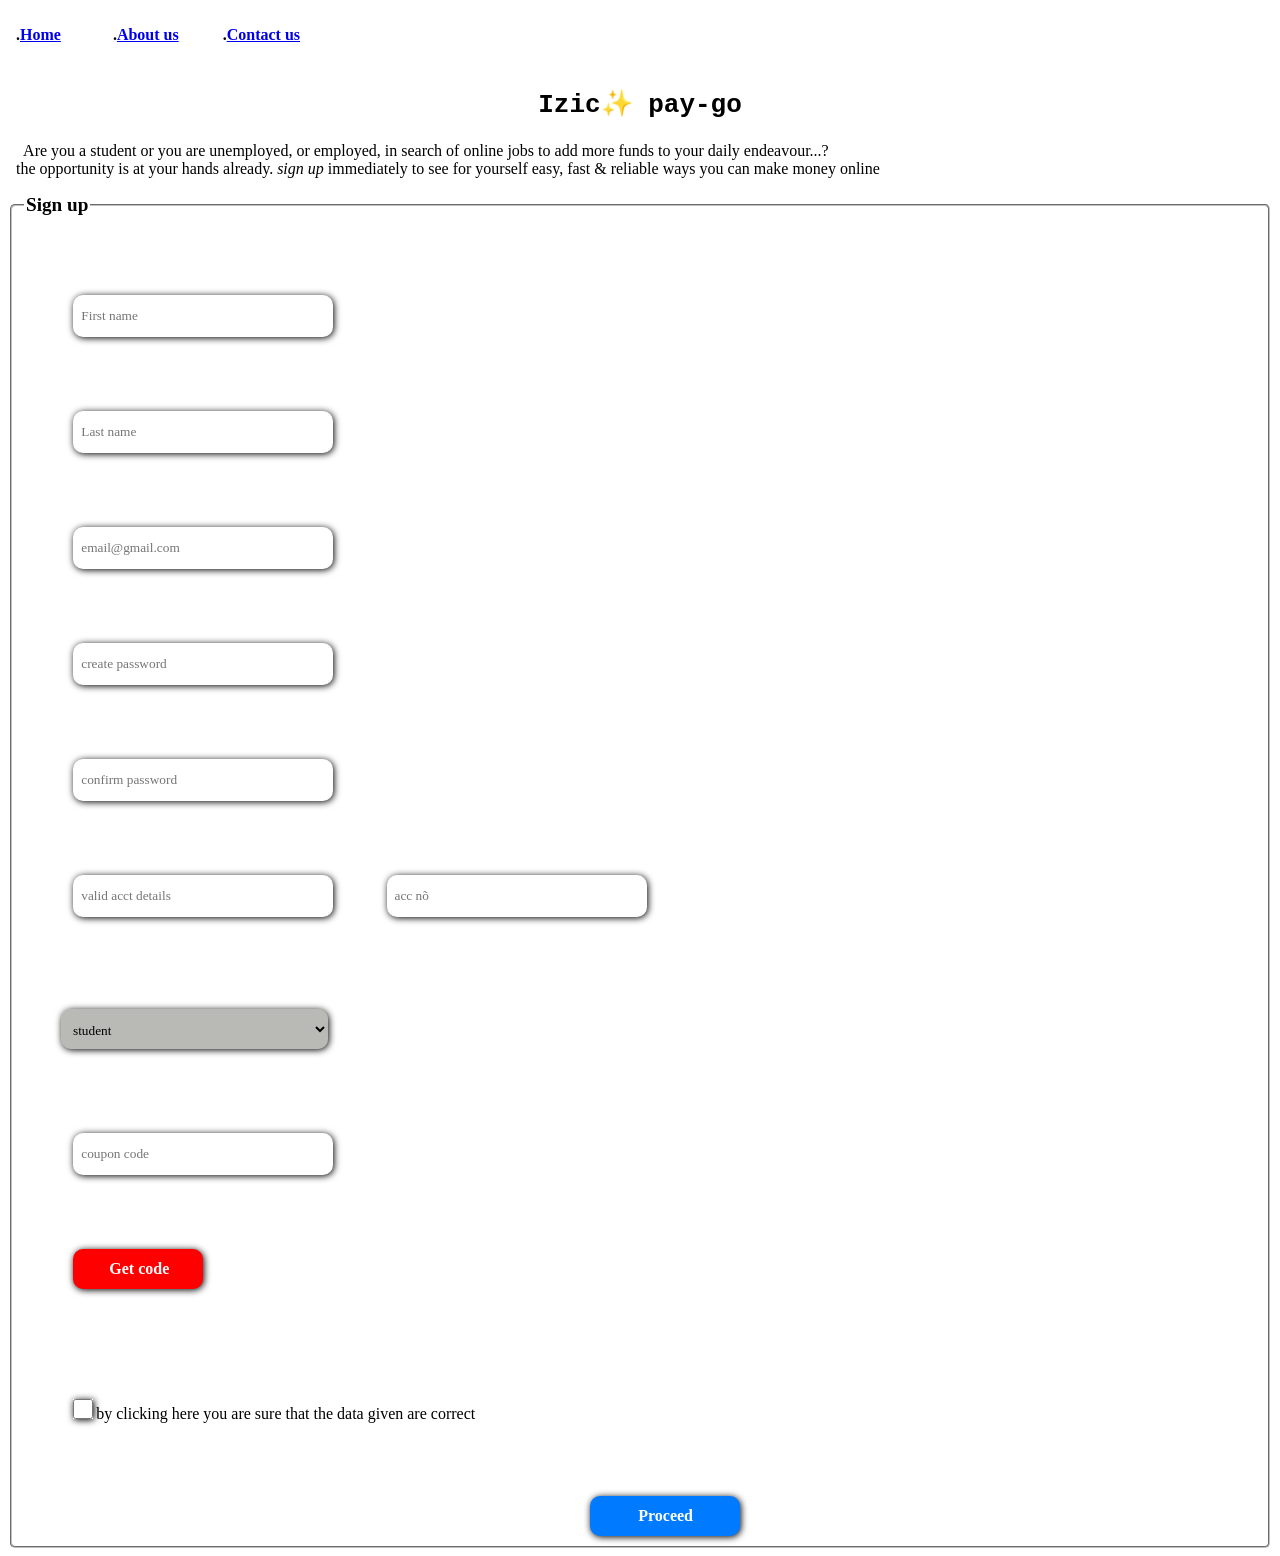
==== index.html @ 350840ff "Add files via upload" ====
<!DOCTYPE html>
<html lang="en">
<head>
    <meta charset="UTF-8">
    <meta name="viewport" content="width=device-width, initial-scale=1.0">
    <title>paying site</title>
    <link rel="stylesheet" href="style.css">
</head>
<body>
  <br> &nbsp
 <strong>.<a href="home.html">Home</a></strong>
 &nbsp &nbsp &nbsp &nbsp &nbsp &nbsp
      <strong>.<a href="about.html">About us</a></strong>
     &nbsp &nbsp &nbsp &nbsp &nbsp 
  <strong>.<a href="contact.html">Contact us</a></strong>
        <br><br>
     
   <center><h1><kbd>Izic✨ pay-go</kbd></h1></center>
    <p>
 &nbsp &nbsp Are you a student or you are unemployed,  or employed, in search of online jobs to add more funds to your daily endeavour...?
 <br>
&nbsp the opportunity is at your hands already. <em>sign up</em> immediately to see for yourself easy, fast & reliable ways you can make money online 
    </p>
    <fieldset>
     <legend><big><strong>Sign up</strong></big></legend>
     <form>
   <input type="text" placeholder="First name" required>
   <br>
   <input type="text" placeholder="Last name" required>
   <br>
   <input type="email" placeholder="email@gmail.com" required>
   <br>
   <input type="password" minlength="6" maxlength="8"  placeholder="create password" required>
   <br>
     <input type="password" minlength="6" maxlength="8"  placeholder="confirm password">
     <br> <input type="tel" maxlength="10" placeholder="valid acct details" required>
   <input type="text" placeholder="acc nõ" required>
   <br><br>
   <select>
<optgroup label="current state of occupation"></optgroup>
       <option>student</option>
       <option>Employed</option>
       <option>unemployed</option>
       <option>skill worker</option>
       <option>others...</option>
   </select>
   <br>
   <input type="tel" maxlength="6" id="coupen" placeholder ="coupon code" required>
   <br>
   <button id="get">Get code</button>
   <br>
  
   <br><br>
   <input type="checkbox" id="click">by clicking here you are sure that the data given are correct  
     <center>
                <button type="submit" class="button_1" id="submit-btn"><b>Proceed</b></button>
            </center>
   </form>
   </fieldset>
   
  
     <script src="script.js"></script>
</body>
</html>



<style>
input{
    width: 250px;
    height: 40px;
    border-radius: 10px;
    box-shadow: 1px 1px 7px black;
    border: none;
    margin-top: 6%;
    margin-left: 4%;
    padding-left: 8px;
    font-family: fantasy;
}

button{
    width: 150px;
    height: 40px;
    border-radius: 10px;
    box-shadow: 1px 1px 7px black;
    border: none;
    margin-top: 6%;
    margin-left: 4%;
    padding-left: 8px;
    font-family: fantasy;
    background-color: #007bff;
    color: #ffffff;
    font-size: 16px;
    font-weight: bold;
    text-align: center;
    cursor: pointer;
}

#get{
    width: 130px;
    height: 40px;
    border-radius: 10px;
    box-shadow: 1px 1px 7px black;
    border: none;
    margin-top: 6%;
    margin-left: 4%;
    padding-left: 8px;
    font-family: fantasy;
    background-color: #007bff;
    color: #ffffff;
    font-size: 16px;
    font-weight: bold;
    text-align: center;
    cursor: pointer;
  background-color: red; 
  transition: all 0.3s ease;
  animation: color-change 5s infinite;
}

@keyframes color-change {
  0% {
    background-color: red;
  }
  25% {
    background-color: yellow;
  }
  50% {
    background-color: green;
  }
  75% {
    background-color: white;
  }
  100% {
    background-color: cyan;
  }

}

  #click{
          width: 20px;
          height:20px;
          border-radius:10px;
          box-shadow:1px 1px 7px black;
          border: none;
          margin-top:6%;
          margin-left:4%;
          padding-left: 8px;
          font-family:fantasy;
     }
  select{
  background-color: #24271751;
  padding: 1em;
  margin-bottom: 10px;
  border-radius: 10px;
               height: 40px;
               width: 267px;
               border-radius:10px;
               box-shadow:1px 1px 7px black;
               border:none;
               margin-top:6%;
               margin-left:3%;
              padding-left:8px;
              font-family:fantasy;
}
     fieldset{
         border-radius: 5px;
   }
     
     p{
         font-family:  fantasy;
     }
</style>
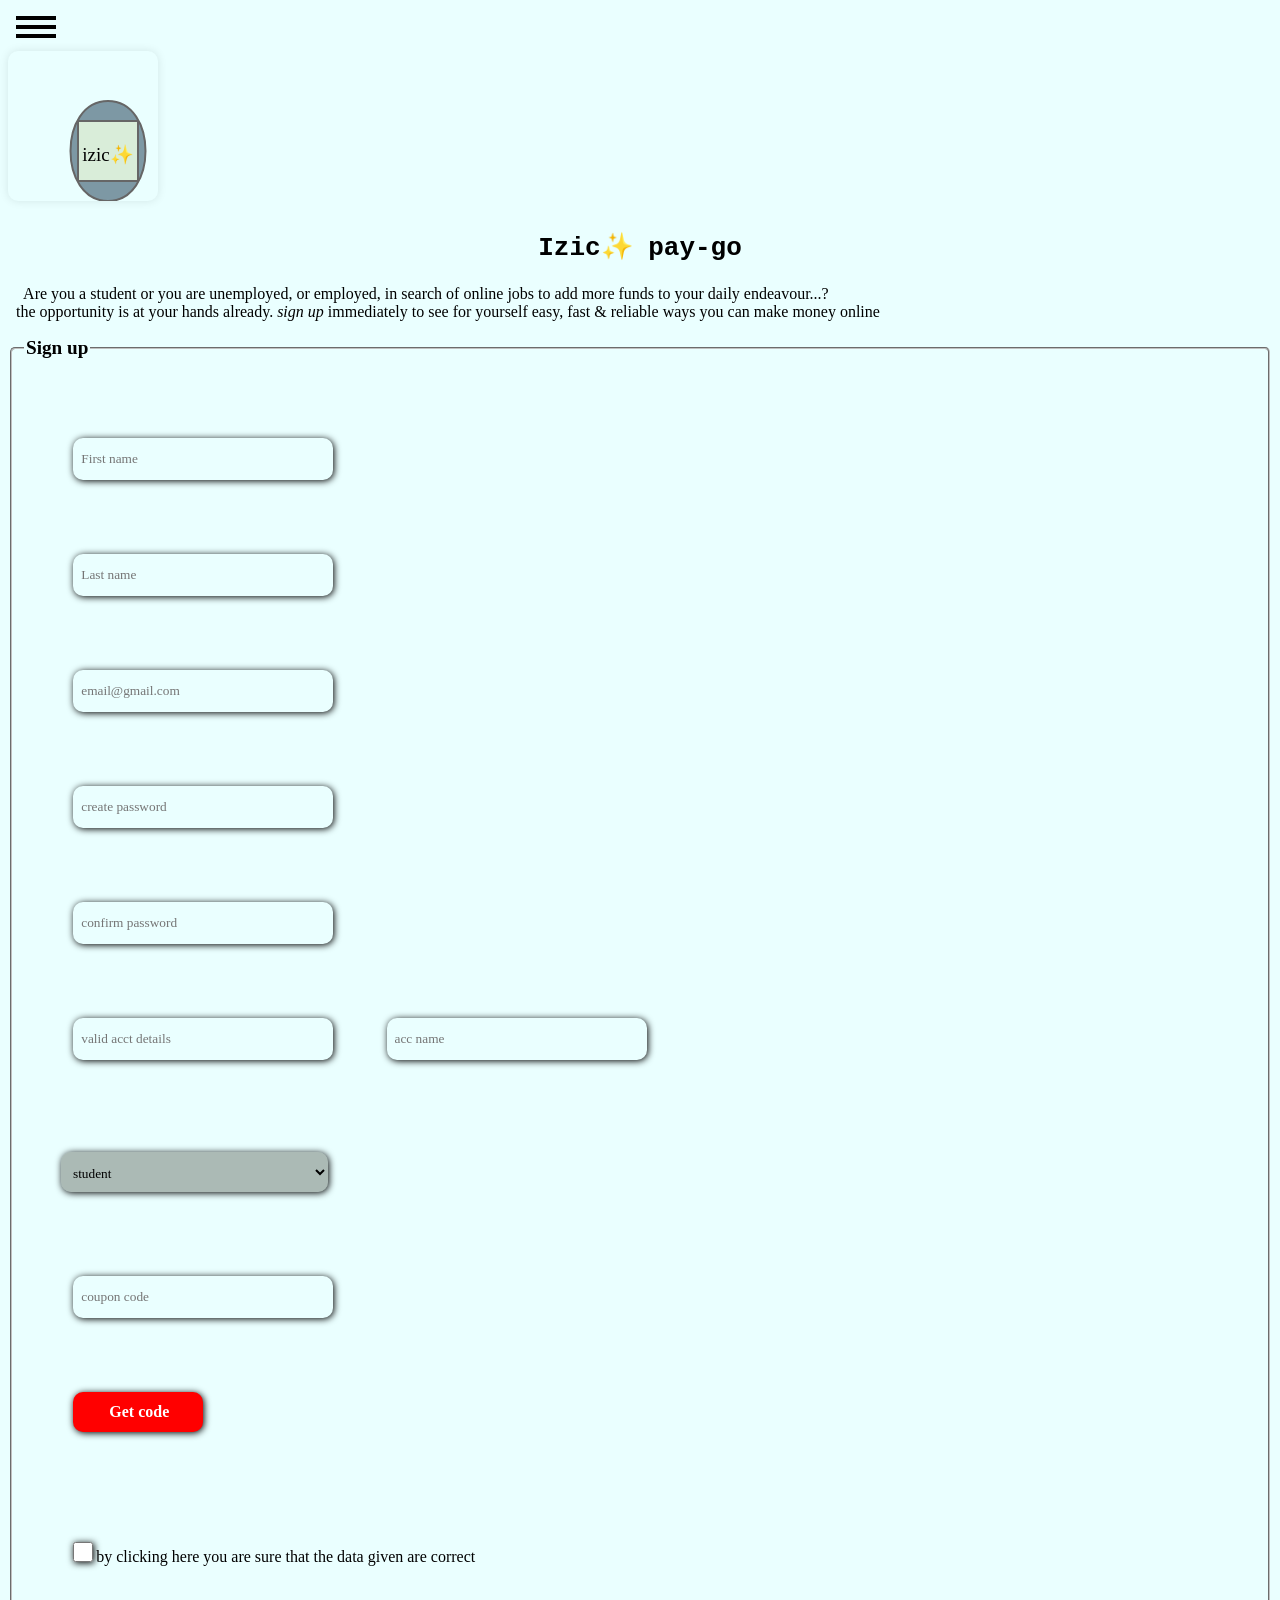
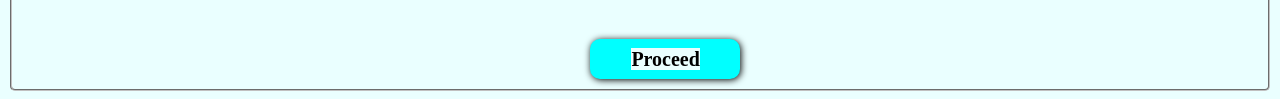
==== commit 094a5dcd: "Add files via upload" ====
--- a/index.html
+++ b/index.html
@@ -2,18 +2,35 @@
 <html lang="en">
 <head>
     <meta charset="UTF-8">
-    <meta name="viewport" content="width=device-width, initial-scale=1.0">
+    <meta name="viewport" content="width=device-width, initial-scale=1">
     <title>paying site</title>
     <link rel="stylesheet" href="style.css">
 </head>
 <body>
-  <br> &nbsp
- <strong>.<a href="home.html">Home</a></strong>
- &nbsp &nbsp &nbsp &nbsp &nbsp &nbsp
-      <strong>.<a href="about.html">About us</a></strong>
-     &nbsp &nbsp &nbsp &nbsp &nbsp 
-  <strong>.<a href="contact.html">Contact us</a></strong>
-        <br><br>
+    <nav>
+    <div class="hamburger-menu">
+      <span></span>
+      <span></span>
+      <span></span>
+    </div>
+    <ul>
+      <li><a href="home.html">Home</a></li>
+    <li><a href="about.html">About us</a></li>
+      <li><a href="contact.html">Contact</a></li>
+    </ul>
+  </nav>
+  
+  
+     <div class="logo">
+  <svg width="150" height="150">
+    <g>
+      <path d="M100,50 C50,50 50,150 100,150 C150,150 150,50 100,50" fill="#7893a0f3" />
+      <path d="M70,70 H130 V130 H70 L70,70" fill="#d9edd9" />
+      
+      <text x="100" y="110" font-size="19" text-anchor="middle" fill="">izic✨</text>
+    </g>
+  </svg>
+</div>
      
    <center><h1><kbd>Izic✨ pay-go</kbd></h1></center>
     <p>
@@ -34,7 +51,7 @@
    <br>
      <input type="password" minlength="6" maxlength="8"  placeholder="confirm password">
      <br> <input type="tel" maxlength="10" placeholder="valid acct details" required>
-   <input type="text" placeholder="acc nõ" required>
+   <input type="text" placeholder="acc name" required>
    <br><br>
    <select>
 <optgroup label="current state of occupation"></optgroup>
@@ -57,7 +74,6 @@
             </center>
    </form>
    </fieldset>
-   
   
      <script src="script.js"></script>
 </body>
@@ -66,6 +82,60 @@
 
 
 <style>
+     nav{
+  background-color: none;
+  color: #fff;
+  padding: 0.5em;
+  margin: 0;
+  display: grid;
+  justify-content: space-between;
+  align-items: center;
+ 
+}
+
+.hamburger-menu{
+  cursor: pointer;
+}
+
+.hamburger-menu span{
+  display: block;
+  width: 40px;
+  height: 4px;
+  background-color: black;
+  margin-bottom: 5px;
+}
+
+ul{
+  list-style: none;
+  margin: 0;
+  padding: 0;
+  display: none;
+}
+
+li{
+  margin-bottom: 10px;
+}
+
+ a{
+  color: #46555ddd;
+  text-decoration: none;
+} 
+.show{
+  display: block !important;
+} 
+    .logo svg {
+  border-radius: 10px;
+  box-shadow: 0 0 10px rgba(0,0,0,0.1);
+}
+
+.logo path {
+  stroke: #666;
+  stroke-width: 2;
+}
+
+.logo text {
+  font-family: fantasy;
+  }
 input{
     width: 250px;
     height: 40px;
@@ -88,9 +158,9 @@
     margin-left: 4%;
     padding-left: 8px;
     font-family: fantasy;
-    background-color: #007bff;
-    color: #ffffff;
-    font-size: 16px;
+    background-color: cyan;
+    color: black;
+    font-size: 20px;
     font-weight: bold;
     text-align: center;
     cursor: pointer;
@@ -165,8 +235,22 @@
      fieldset{
          border-radius: 5px;
    }
-     
+    
      p{
          font-family:  fantasy;
      }
-</style>+       *{
+           background-color: #eaffff;
+       }
+</style>
+
+
+
+<script>
+    const hamburgerMenu= document.querySelector('.hamburger-menu');
+const navMenu = document.querySelector('ul');
+
+hamburgerMenu.addEventListener('click', () => {
+  navMenu.classList.toggle('show');
+}); 
+</script>
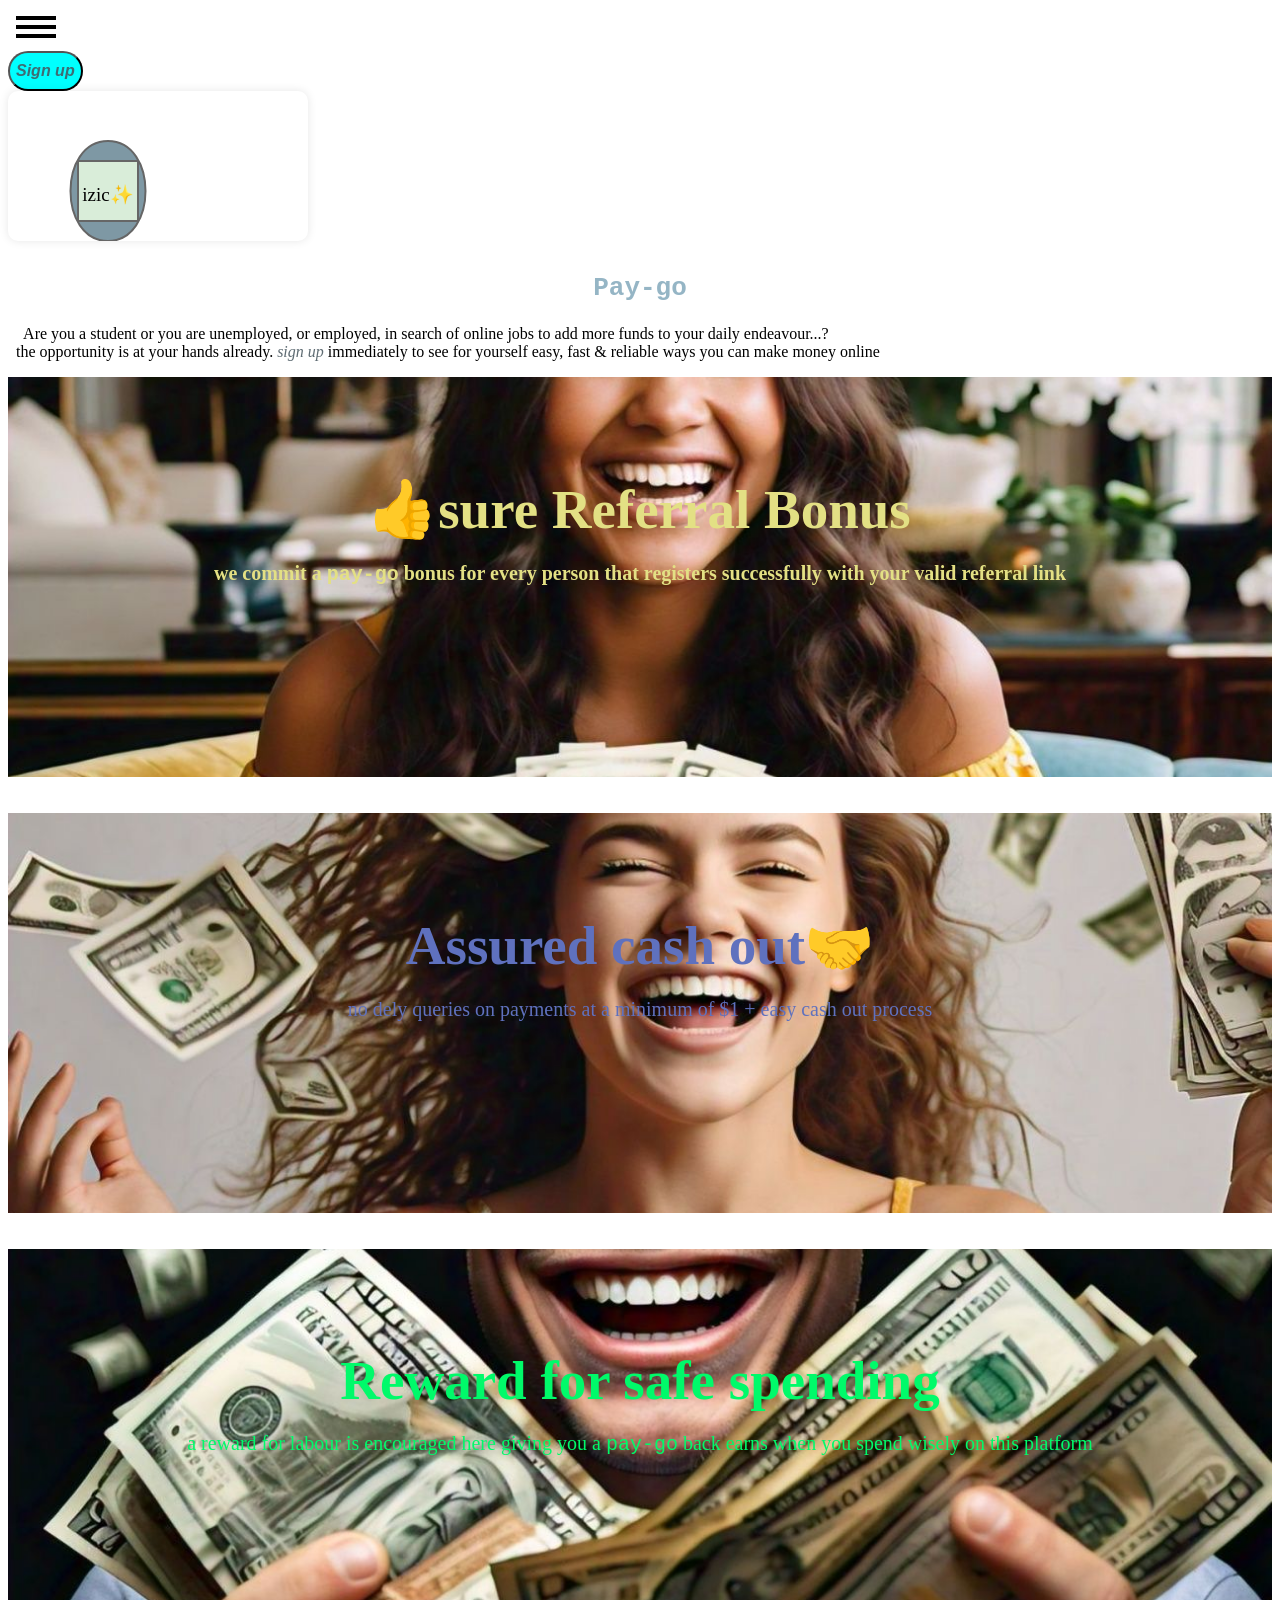
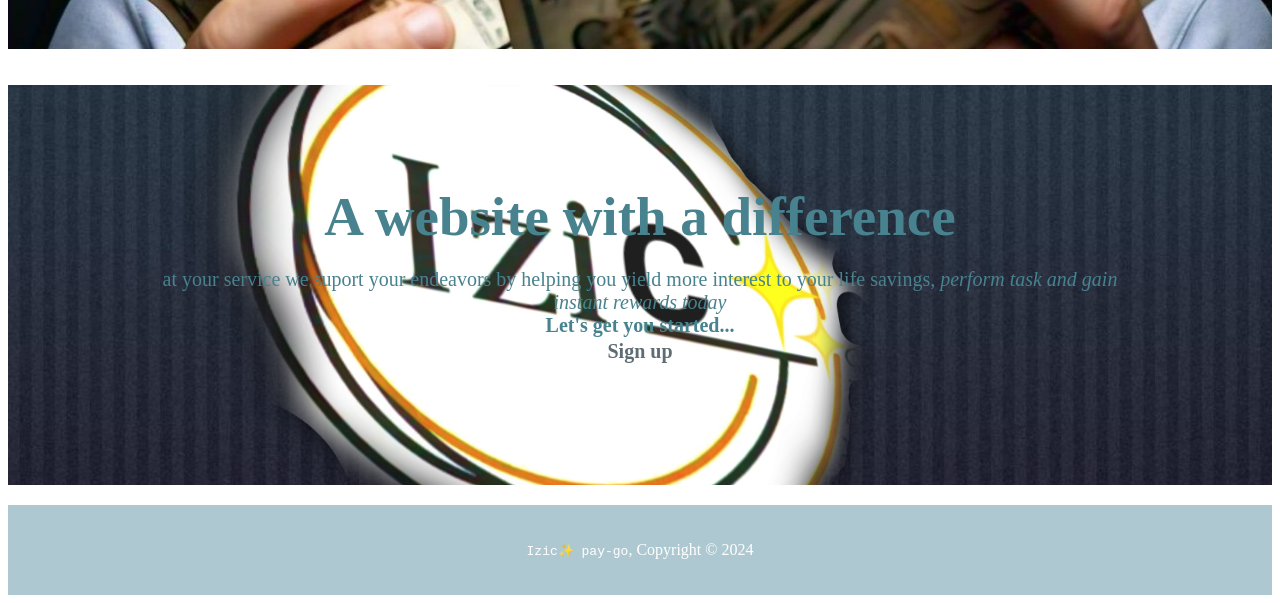
==== commit 4b50704a: "Add files via upload" ====
--- a/index.html
+++ b/index.html
@@ -14,15 +14,17 @@
       <span></span>
     </div>
     <ul>
+    <big><b><kbd><li><a href="#">Izic✨ pay-go</a></li></kbd></b></big>
       <li><a href="home.html">Home</a></li>
     <li><a href="about.html">About us</a></li>
-      <li><a href="contact.html">Contact</a></li>
+   <li><a href="contact.html">Contact</a></li>
     </ul>
   </nav>
-  
+
+ <button><big><b><em><a href="singup.html">Sign up</a></em></b></big></button>
   
      <div class="logo">
-  <svg width="150" height="150">
+  <svg width="300" height="150">
     <g>
       <path d="M100,50 C50,50 50,150 100,150 C150,150 150,50 100,50" fill="#7893a0f3" />
       <path d="M70,70 H130 V130 H70 L70,70" fill="#d9edd9" />
@@ -31,50 +33,46 @@
     </g>
   </svg>
 </div>
-     
-   <center><h1><kbd>Izic✨ pay-go</kbd></h1></center>
+   <center><h1 id="hd"><b><kbd>Pay-go</kbd></b></h1></center>
+   
     <p>
+       
  &nbsp &nbsp Are you a student or you are unemployed,  or employed, in search of online jobs to add more funds to your daily endeavour...?
  <br>
-&nbsp the opportunity is at your hands already. <em>sign up</em> immediately to see for yourself easy, fast & reliable ways you can make money online 
-    </p>
-    <fieldset>
-     <legend><big><strong>Sign up</strong></big></legend>
-     <form>
-   <input type="text" placeholder="First name" required>
-   <br>
-   <input type="text" placeholder="Last name" required>
-   <br>
-   <input type="email" placeholder="email@gmail.com" required>
-   <br>
-   <input type="password" minlength="6" maxlength="8"  placeholder="create password" required>
-   <br>
-     <input type="password" minlength="6" maxlength="8"  placeholder="confirm password">
-     <br> <input type="tel" maxlength="10" placeholder="valid acct details" required>
-   <input type="text" placeholder="acc name" required>
-   <br><br>
-   <select>
-<optgroup label="current state of occupation"></optgroup>
-       <option>student</option>
-       <option>Employed</option>
-       <option>unemployed</option>
-       <option>skill worker</option>
-       <option>others...</option>
-   </select>
-   <br>
-   <input type="tel" maxlength="6" id="coupen" placeholder ="coupon code" required>
-   <br>
-   <button id="get">Get code</button>
-   <br>
-  
-   <br><br>
-   <input type="checkbox" id="click">by clicking here you are sure that the data given are correct  
-     <center>
-                <button type="submit" class="button_1" id="submit-btn"><b>Proceed</b></button>
-            </center>
-   </form>
-   </fieldset>
-  
+&nbsp the opportunity is at your hands already. <em><a href="singup.html">sign up</a></em> immediately to see for yourself easy, fast & reliable ways you can make money online 
+</p><section id="money">
+      <div class="container">
+   <h1>👍sure Referral Bonus </h1>
+        <b><p>we commit a <kbd>pay-go</kbd> bonus for every person that registers successfully with your valid referral link</p></b>
+      </div>
+    </section>
+    <br><br>
+ <section id="cash">
+      <div class="container">
+   <h1>Assured cash out🤝 </h1>
+        <p>no dely queries on payments at a minimum of $1 + easy cash out process</p>
+      </div>
+    </section>
+    <br><br>
+    <section id="spend">
+      <div class="container">
+   <h1>Reward for safe spending</h1>
+        <p>a reward for labour is encouraged here giving you  a <kbd>pay-go</kbd> back earns when you spend wisely on this platform</p>
+      </div>
+    </section>
+ 
+    <br><br>
+ <section id="showcase">
+      <div class="container">
+   <h1>A website with a difference  </h1>
+        <p>at your service we suport your endeavors by helping you  yield more interest to your life savings, <em>perform task and gain instant rewards today</em> 
+        <br> <strong>Let's get you started...<br><a href="singup.html">Sign up</a><big></big></strong></p>
+      </div>
+    </section> 
+    
+  <footer>
+      <p><kbd>Izic✨ pay-go</kbd>, Copyright &copy; 2024</p>
+    </footer>
      <script src="script.js"></script>
 </body>
 </html>
@@ -82,6 +80,9 @@
 
 
 <style>
+    #hd{
+        color: #93b4c4fa;
+    }
      nav{
   background-color: none;
   color: #fff;
@@ -136,121 +137,113 @@
 .logo text {
   font-family: fantasy;
   }
-input{
-    width: 250px;
-    height: 40px;
-    border-radius: 10px;
-    box-shadow: 1px 1px 7px black;
-    border: none;
-    margin-top: 6%;
-    margin-left: 4%;
-    padding-left: 8px;
-    font-family: fantasy;
-}
-
-button{
-    width: 150px;
-    height: 40px;
-    border-radius: 10px;
-    box-shadow: 1px 1px 7px black;
-    border: none;
-    margin-top: 6%;
-    margin-left: 4%;
-    padding-left: 8px;
-    font-family: fantasy;
-    background-color: cyan;
-    color: black;
-    font-size: 20px;
-    font-weight: bold;
-    text-align: center;
-    cursor: pointer;
-}
-
-#get{
-    width: 130px;
-    height: 40px;
-    border-radius: 10px;
-    box-shadow: 1px 1px 7px black;
-    border: none;
-    margin-top: 6%;
-    margin-left: 4%;
-    padding-left: 8px;
-    font-family: fantasy;
-    background-color: #007bff;
-    color: #ffffff;
-    font-size: 16px;
-    font-weight: bold;
-    text-align: center;
-    cursor: pointer;
-  background-color: red; 
-  transition: all 0.3s ease;
-  animation: color-change 5s infinite;
-}
-
-@keyframes color-change {
-  0% {
-    background-color: red;
-  }
-  25% {
-    background-color: yellow;
-  }
-  50% {
-    background-color: green;
-  }
-  75% {
-    background-color: white;
-  }
-  100% {
-    background-color: cyan;
-  }
-
-}
-
-  #click{
-          width: 20px;
-          height:20px;
-          border-radius:10px;
-          box-shadow:1px 1px 7px black;
-          border: none;
-          margin-top:6%;
-          margin-left:4%;
-          padding-left: 8px;
-          font-family:fantasy;
-     }
-  select{
-  background-color: #24271751;
-  padding: 1em;
-  margin-bottom: 10px;
-  border-radius: 10px;
-               height: 40px;
-               width: 267px;
-               border-radius:10px;
-               box-shadow:1px 1px 7px black;
-               border:none;
-               margin-top:6%;
-               margin-left:3%;
-              padding-left:8px;
-              font-family:fantasy;
-}
-     fieldset{
-         border-radius: 5px;
-   }
-    
-     p{
+    p{
          font-family:  fantasy;
      }
-       *{
-           background-color: #eaffff;
-       }
+     .container{
+  width:80%;
+  margin:auto;
+  overflow:hidden;
+}
+#showcase{
+  min-height: 400px;
+  background:url('20240911_070221.jpg') no-repeat;
+  background-position: center;
+  background-size: cover;
+  text-align: center;
+  color: #47828e;
+}
+
+#showcase h1{
+  margin-top:100px;
+  font-size:55px;
+  margin-bottom:10px;
+}
+
+#showcase p{
+  font-size:20px;
+}
+/*1*/
+#money{
+  min-height:400px;
+  background:url('IMG-20240914-WA0005.jpg') no-repeat;
+  background-position: center;
+  background-size: cover;
+  text-align:center;
+  color: #e3e084;
+}
+
+#money h1{
+  margin-top:100px;
+  font-size:55px; 
+  margin-bottom:10px;
+}
+
+#money p{
+  font-size:20px;
+}
+
+/*2*/
+#cash{
+  min-height:400px;
+  background:url('IMG-20240914-WA0009.jpg') no-repeat;
+  background-position: center;
+  background-size: cover;
+  text-align:center;
+  color: #5f71be;
+}
+
+#cash h1{
+  margin-top:100px;
+  font-size:55px;
+  margin-bottom:10px;
+}
+
+#cash p{
+  font-size:20px;
+}
+/*3*/
+   #spend{
+  min-height:400px;
+  background:url('IMG-20240914-WA0006.jpg') no-repeat;
+  background-position: center;
+  background-size: cover;
+  text-align:center;
+  color: #00fa6a;
+}
+
+#spend h1{
+  margin-top:100px;
+  font-size:55px;
+  margin-bottom:10px;
+}
+
+#spend p{
+  font-size:20px;
+}
+footer{
+  padding:20px;
+  margin-top:20px;
+  color:#ffffff;
+  background-color: #aec8d1;
+  text-align: center;
+}
+button{
+    border-radius: 20px;
+    min-height: 40px;
+    background-color: cyan;
+    
+}
 </style>
 
 
 
 <script>
     const hamburgerMenu= document.querySelector('.hamburger-menu');
-const navMenu = document.querySelector('ul');
-
+const navMenu = document.querySelector('ul'); 
 hamburgerMenu.addEventListener('click', () => {
   navMenu.classList.toggle('show');
 }); 
+ 
+ 
 </script>
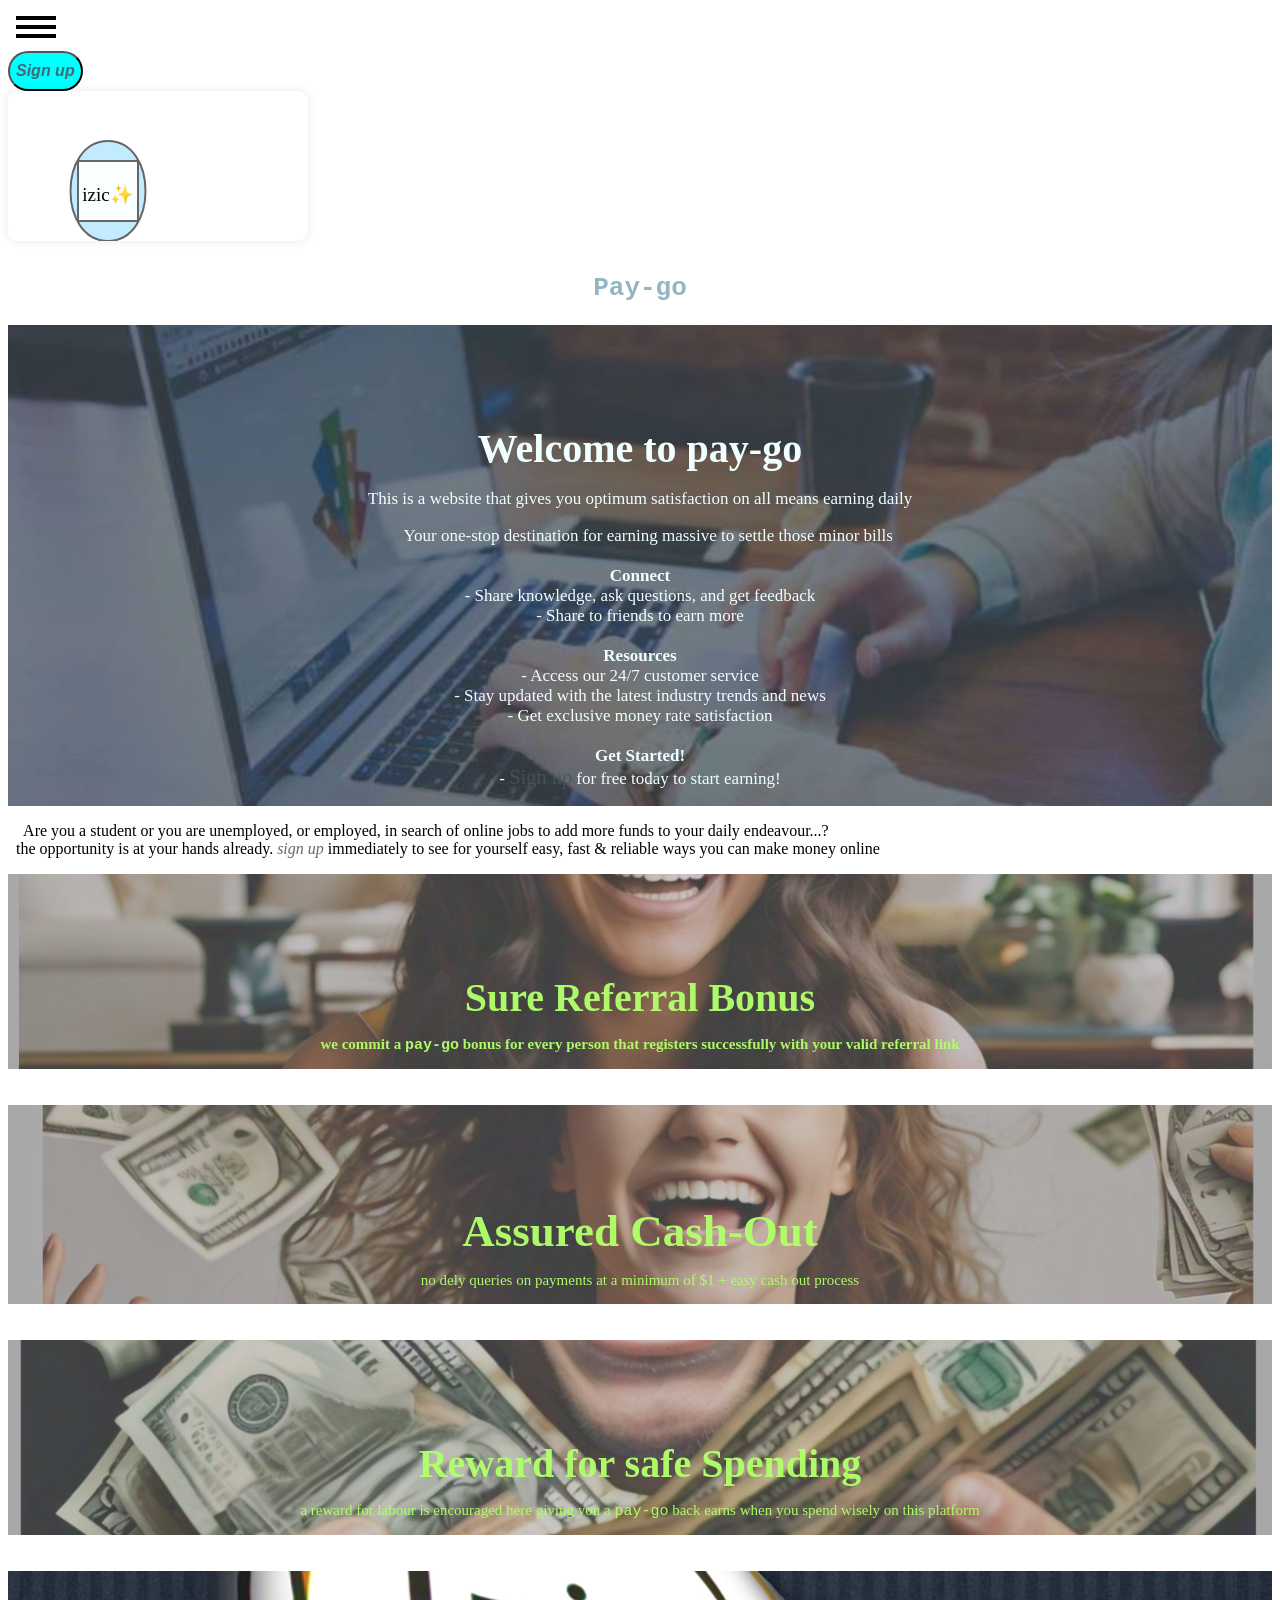
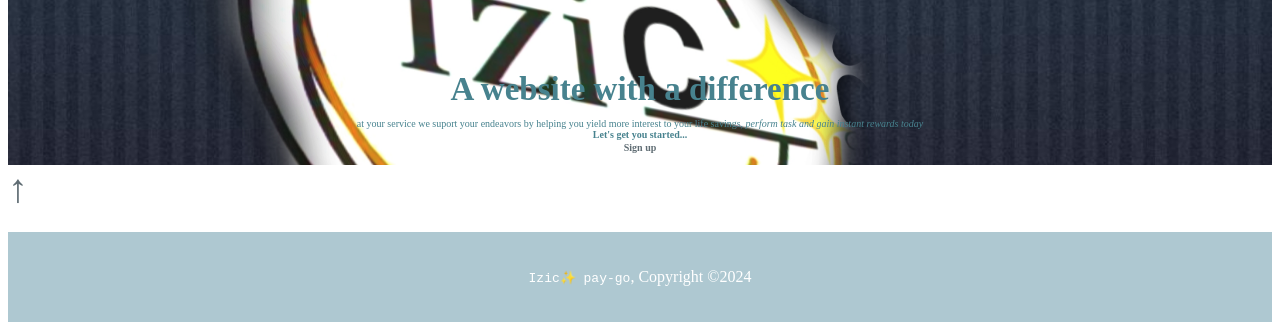
==== commit c06d8683: "Add files via upload" ====
--- a/index.html
+++ b/index.html
@@ -3,8 +3,10 @@
 <head>
     <meta charset="UTF-8">
     <meta name="viewport" content="width=device-width, initial-scale=1">
+    <meta name="google-site-verification" content="SHSQxCmabvg7yQCI1rWqo27weqImZNArSbCJm6W814w" />
     <title>paying site</title>
     <link rel="stylesheet" href="style.css">
+    <link rel="icon" href="izic.jpg">
 </head>
 <body>
     <nav>
@@ -15,19 +17,18 @@
     </div>
     <ul>
     <big><b><kbd><li><a href="#">Izic✨ pay-go</a></li></kbd></b></big>
-      <li><a href="home.html">Home</a></li>
-    <li><a href="about.html">About us</a></li>
+    <li><a href="about.html">About</a></li>
    <li><a href="contact.html">Contact</a></li>
     </ul>
   </nav>
 
- <button><big><b><em><a href="singup.html">Sign up</a></em></b></big></button>
-  
+ <button><big><b><em><a href="singup.html">Sign up</a></em></b></big></button> 
+ 
      <div class="logo">
   <svg width="300" height="150">
     <g>
-      <path d="M100,50 C50,50 50,150 100,150 C150,150 150,50 100,50" fill="#7893a0f3" />
-      <path d="M70,70 H130 V130 H70 L70,70" fill="#d9edd9" />
+     <path d="M100,50 C50,50 50,150 100,150 C150,150 150,50 100,50" fill="#bfeaffed" /> 
+       <path d="M70,70 H130 V130 H70 L70,70" fill="#ffffffed" /> 
       
       <text x="100" y="110" font-size="19" text-anchor="middle" fill="">izic✨</text>
     </g>
@@ -35,28 +36,58 @@
 </div>
    <center><h1 id="hd"><b><kbd>Pay-go</kbd></b></h1></center>
    
+   
+    <main>
+        <section id="showcase1">
+      <div class="container">
+    <h1>Welcome to pay-go</h1>
+      <p>This is a website that gives you optimum satisfaction on all  means earning daily 
+      </p>
+      <p>
+&nbsp &nbsp Your one-stop destination for earning massive to settle those minor bills 
+<br><br>
+<b>Connect</b>
+<br>
+- Share knowledge, ask questions, and get feedback<br>
+- Share to friends to earn more 
+<br><br>
+<b>Resources</b>
+<br>
+- Access our 24/7 customer service <br>
+- Stay updated with the latest industry trends and news<br>
+- Get exclusive money rate satisfaction 
+<br><br>
+<b>Get Started!</b>
+<br>
+- <big><a href="singup.html">Sign up</a></big> for free today to start earning!<br>
+      </p>
+      </div>
+    </section> 
+       </main>
+       
+       
     <p>
-       
  &nbsp &nbsp Are you a student or you are unemployed,  or employed, in search of online jobs to add more funds to your daily endeavour...?
  <br>
 &nbsp the opportunity is at your hands already. <em><a href="singup.html">sign up</a></em> immediately to see for yourself easy, fast & reliable ways you can make money online 
-</p><section id="money">
-      <div class="container">
-   <h1>👍sure Referral Bonus </h1>
+</p>
+<section id="money">
+      <div class="container">
+   <h1> Sure Referral Bonus</h1>
         <b><p>we commit a <kbd>pay-go</kbd> bonus for every person that registers successfully with your valid referral link</p></b>
       </div>
     </section>
     <br><br>
  <section id="cash">
       <div class="container">
-   <h1>Assured cash out🤝 </h1>
+   <h1>Assured Cash-Out</h1>
         <p>no dely queries on payments at a minimum of $1 + easy cash out process</p>
       </div>
     </section>
     <br><br>
     <section id="spend">
       <div class="container">
-   <h1>Reward for safe spending</h1>
+   <h1>Reward for safe Spending</h1>
         <p>a reward for labour is encouraged here giving you  a <kbd>pay-go</kbd> back earns when you spend wisely on this platform</p>
       </div>
     </section>
@@ -66,12 +97,13 @@
       <div class="container">
    <h1>A website with a difference  </h1>
         <p>at your service we suport your endeavors by helping you  yield more interest to your life savings, <em>perform task and gain instant rewards today</em> 
-        <br> <strong>Let's get you started...<br><a href="singup.html">Sign up</a><big></big></strong></p>
+        <br> <strong>Let's get you started...<br> <a href="singup.html">Sign up</a><big></big></strong></p>
       </div>
     </section> 
+     <big><a id="up" href="#">↑</a></big>
     
   <footer>
-      <p><kbd>Izic✨ pay-go</kbd>, Copyright &copy; 2024</p>
+      <p><kbd>Izic✨ pay-go</kbd>, Copyright &copy;2024</p>
     </footer>
      <script src="script.js"></script>
 </body>
@@ -80,11 +112,28 @@
 
 
 <style>
+#showcase1{
+  min-height: 300px;
+  background:url('showcase.jpg') no-repeat;
+  background-position: center;
+  background-size: cover;
+  text-align: center;
+  color: azure;
+}
+#showcase1 h1{
+  margin-top:100px;
+  font-size: 40px;
+  margin-bottom:10px;
+}
+#showcase1 p{
+  font-size: 17px;
+}
+
+   
     #hd{
         color: #93b4c4fa;
     }
      nav{
-  background-color: none;
   color: #fff;
   padding: 0.5em;
   margin: 0;
@@ -146,8 +195,8 @@
   overflow:hidden;
 }
 #showcase{
-  min-height: 400px;
-  background:url('20240911_070221.jpg') no-repeat;
+  min-height: 100px;
+  background:url('izic.jpg') no-repeat;
   background-position: center;
   background-size: cover;
   text-align: center;
@@ -156,70 +205,70 @@
 
 #showcase h1{
   margin-top:100px;
-  font-size:55px;
+  font-size: 33px;
   margin-bottom:10px;
 }
 
 #showcase p{
-  font-size:20px;
+  font-size: 10px;
 }
 /*1*/
 #money{
-  min-height:400px;
-  background:url('IMG-20240914-WA0005.jpg') no-repeat;
+  min-height: 100px;
+  background:url('money.jpg') no-repeat;
   background-position: center;
   background-size: cover;
   text-align:center;
-  color: #e3e084;
+  color: #afff6af7;
 }
 
 #money h1{
   margin-top:100px;
-  font-size:55px; 
+  font-size: 40px; 
   margin-bottom:10px;
 }
 
 #money p{
-  font-size:20px;
+  font-size:15px;
 }
 
 /*2*/
 #cash{
-  min-height:400px;
-  background:url('IMG-20240914-WA0009.jpg') no-repeat;
+  min-height:100px;
+  background:url('cash.jpg') no-repeat;
   background-position: center;
   background-size: cover;
   text-align:center;
-  color: #5f71be;
+  color: #afff6af7;
 }
 
 #cash h1{
   margin-top:100px;
-  font-size:55px;
+  font-size: 45px;
   margin-bottom:10px;
 }
 
 #cash p{
-  font-size:20px;
+  font-size: 15px;
 }
 /*3*/
    #spend{
-  min-height:400px;
-  background:url('IMG-20240914-WA0006.jpg') no-repeat;
+  min-height: 100px;
+  background:url('spend.jpg') no-repeat;
   background-position: center;
   background-size: cover;
   text-align:center;
-  color: #00fa6a;
+  color: #afff6af7;
 }
 
 #spend h1{
   margin-top:100px;
-  font-size:55px;
+  font-size: 40px;
   margin-bottom:10px;
 }
 
 #spend p{
-  font-size:20px;
+  font-size: 15px;
 }
 footer{
   padding:20px;
@@ -234,6 +283,11 @@
     background-color: cyan;
     
 }
+  
+     #up{
+         font-size: 40px;
+         justify-content: flex-end;
+     }
 </style>
 
 
@@ -246,4 +300,4 @@
 }); 
  
  
-</script>+</script>
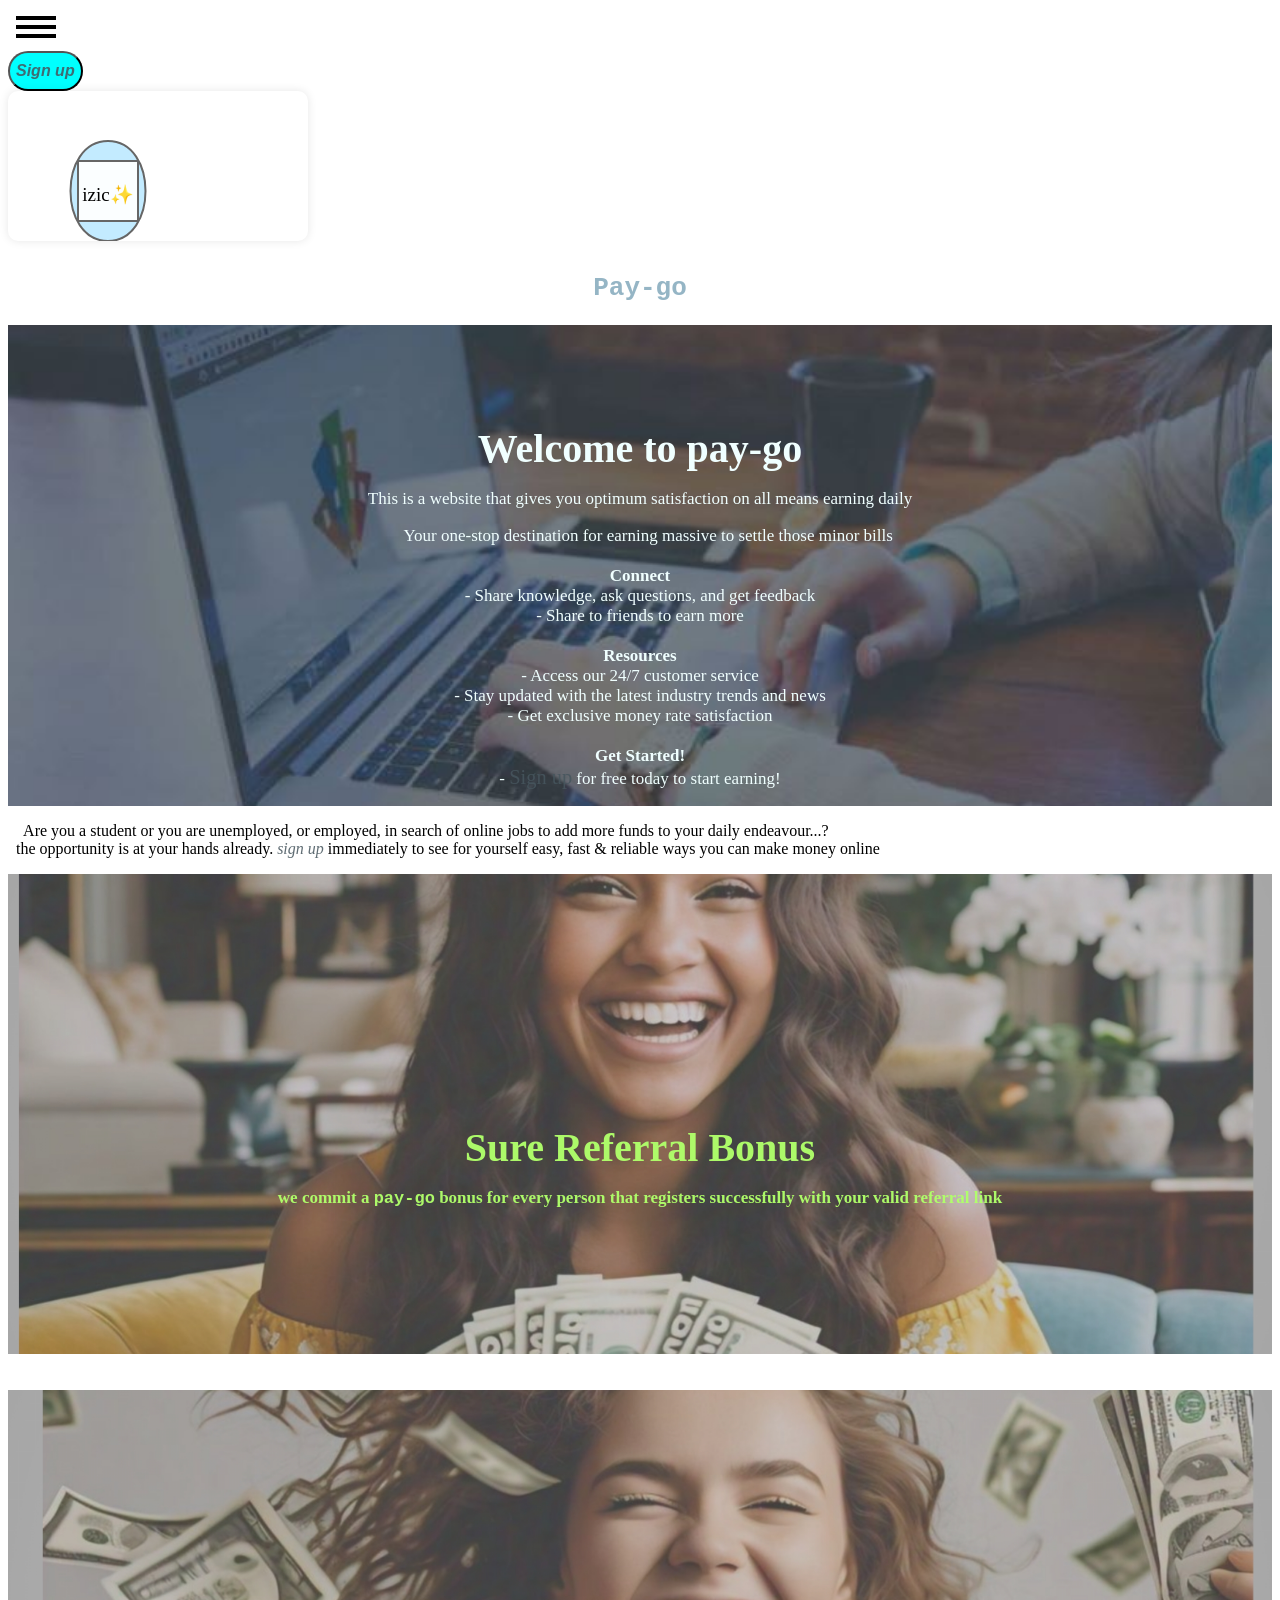
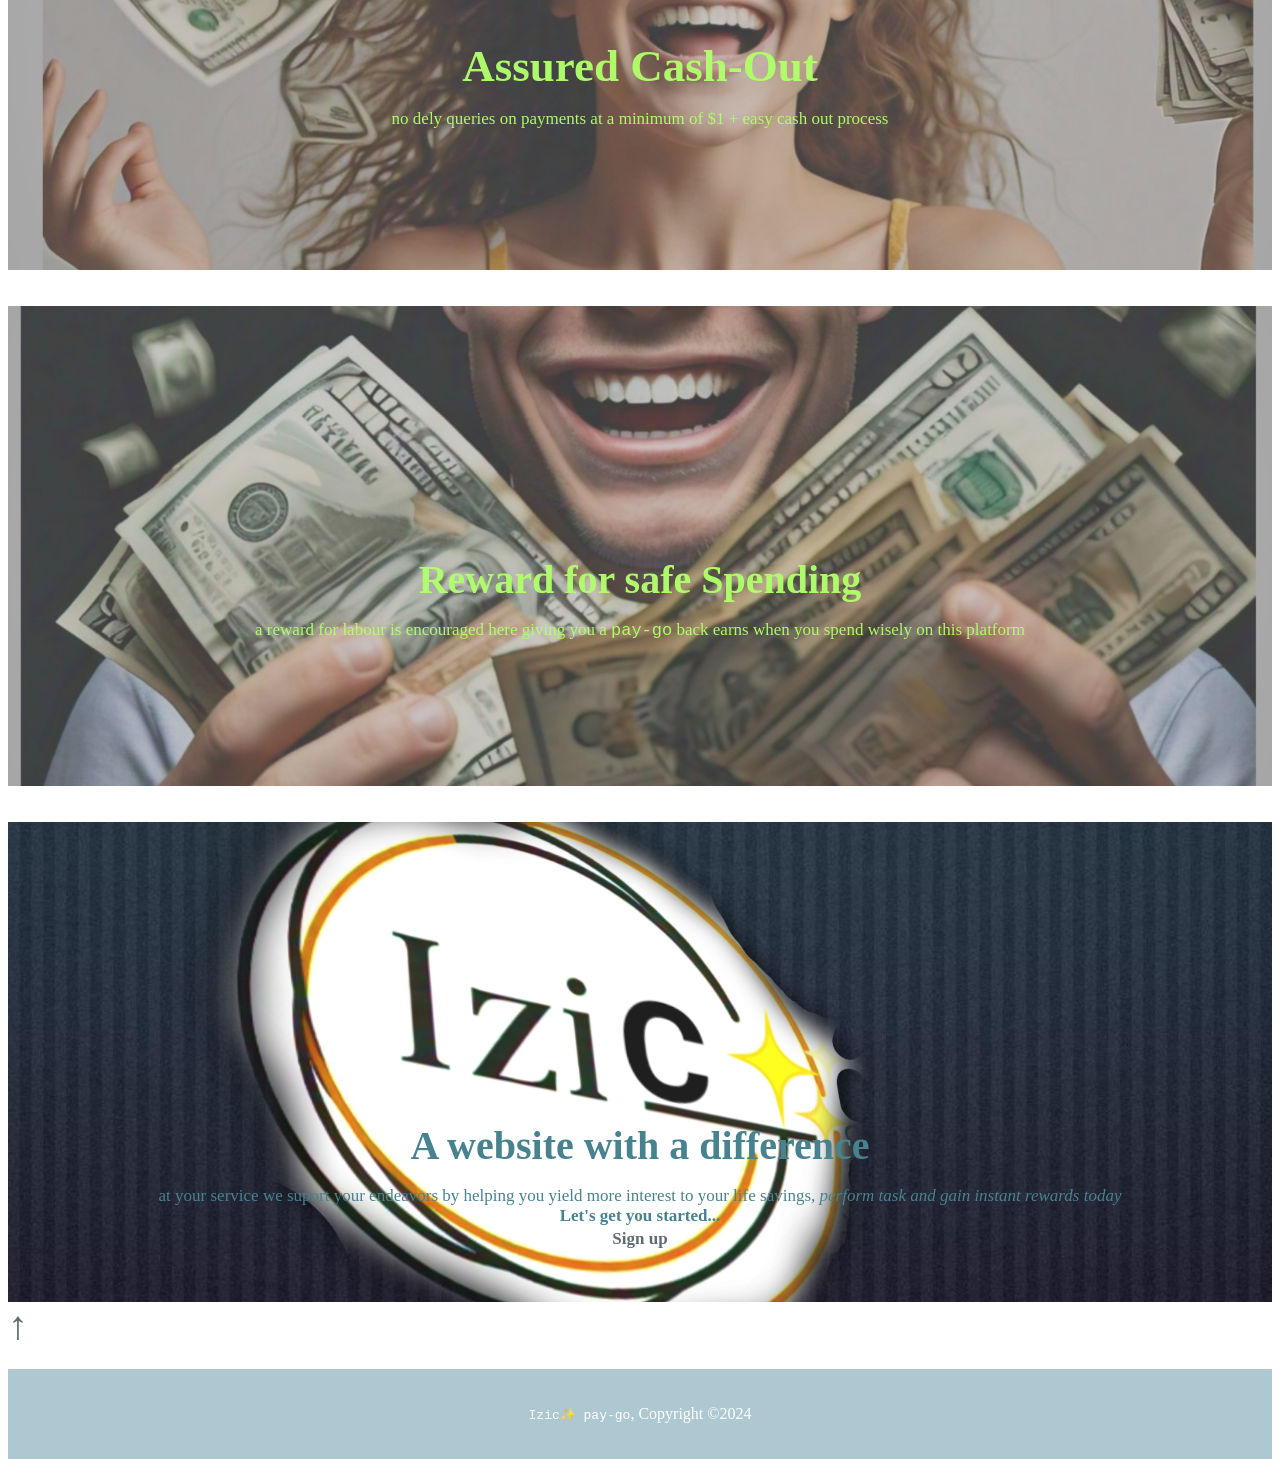
==== commit 3151341c: "Add files via upload" ====
--- a/index.html
+++ b/index.html
@@ -195,7 +195,7 @@
   overflow:hidden;
 }
 #showcase{
-  min-height: 100px;
+  min-height: 30em;
   background:url('izic.jpg') no-repeat;
   background-position: center;
   background-size: cover;
@@ -204,17 +204,17 @@
 }
 
 #showcase h1{
-  margin-top:100px;
-  font-size: 33px;
-  margin-bottom:10px;
+  margin-top: 300px;
+  font-size: 40px;
+  margin-bottom: 5px;
 }
 
 #showcase p{
-  font-size: 10px;
+  font-size: 17px;
 }
 /*1*/
 #money{
-  min-height: 100px;
+  min-height: 30em;
   background:url('money.jpg') no-repeat;
   background-position: center;
   background-size: cover;
@@ -223,18 +223,18 @@
 }
 
 #money h1{
-  margin-top:100px;
+  margin-top: 250px;
   font-size: 40px; 
-  margin-bottom:10px;
+  margin-bottom: 5px;
 }
 
 #money p{
-  font-size:15px;
+  font-size:17px;
 }
 
 /*2*/
 #cash{
-  min-height:100px;
+  min-height: 30em;
   background:url('cash.jpg') no-repeat;
   background-position: center;
   background-size: cover;
@@ -243,17 +243,17 @@
 }
 
 #cash h1{
-  margin-top:100px;
+  margin-top: 250px;
   font-size: 45px;
-  margin-bottom:10px;
+  margin-bottom: 5px;
 }
 
 #cash p{
-  font-size: 15px;
+  font-size: 17px;
 }
 /*3*/
    #spend{
-  min-height: 100px;
+  min-height: 30em;
   background:url('spend.jpg') no-repeat;
   background-position: center;
   background-size: cover;
@@ -262,13 +262,13 @@
 }
 
 #spend h1{
-  margin-top:100px;
+  margin-top: 250px;
   font-size: 40px;
-  margin-bottom:10px;
+  margin-bottom: 5px;
 }
 
 #spend p{
-  font-size: 15px;
+  font-size: 17px;
 }
 footer{
   padding:20px;
@@ -288,6 +288,7 @@
          font-size: 40px;
          justify-content: flex-end;
      }
+      
 </style>
 
 
@@ -298,6 +299,4 @@
 hamburgerMenu.addEventListener('click', () => {
   navMenu.classList.toggle('show');
 }); 
- 
- 
 </script>
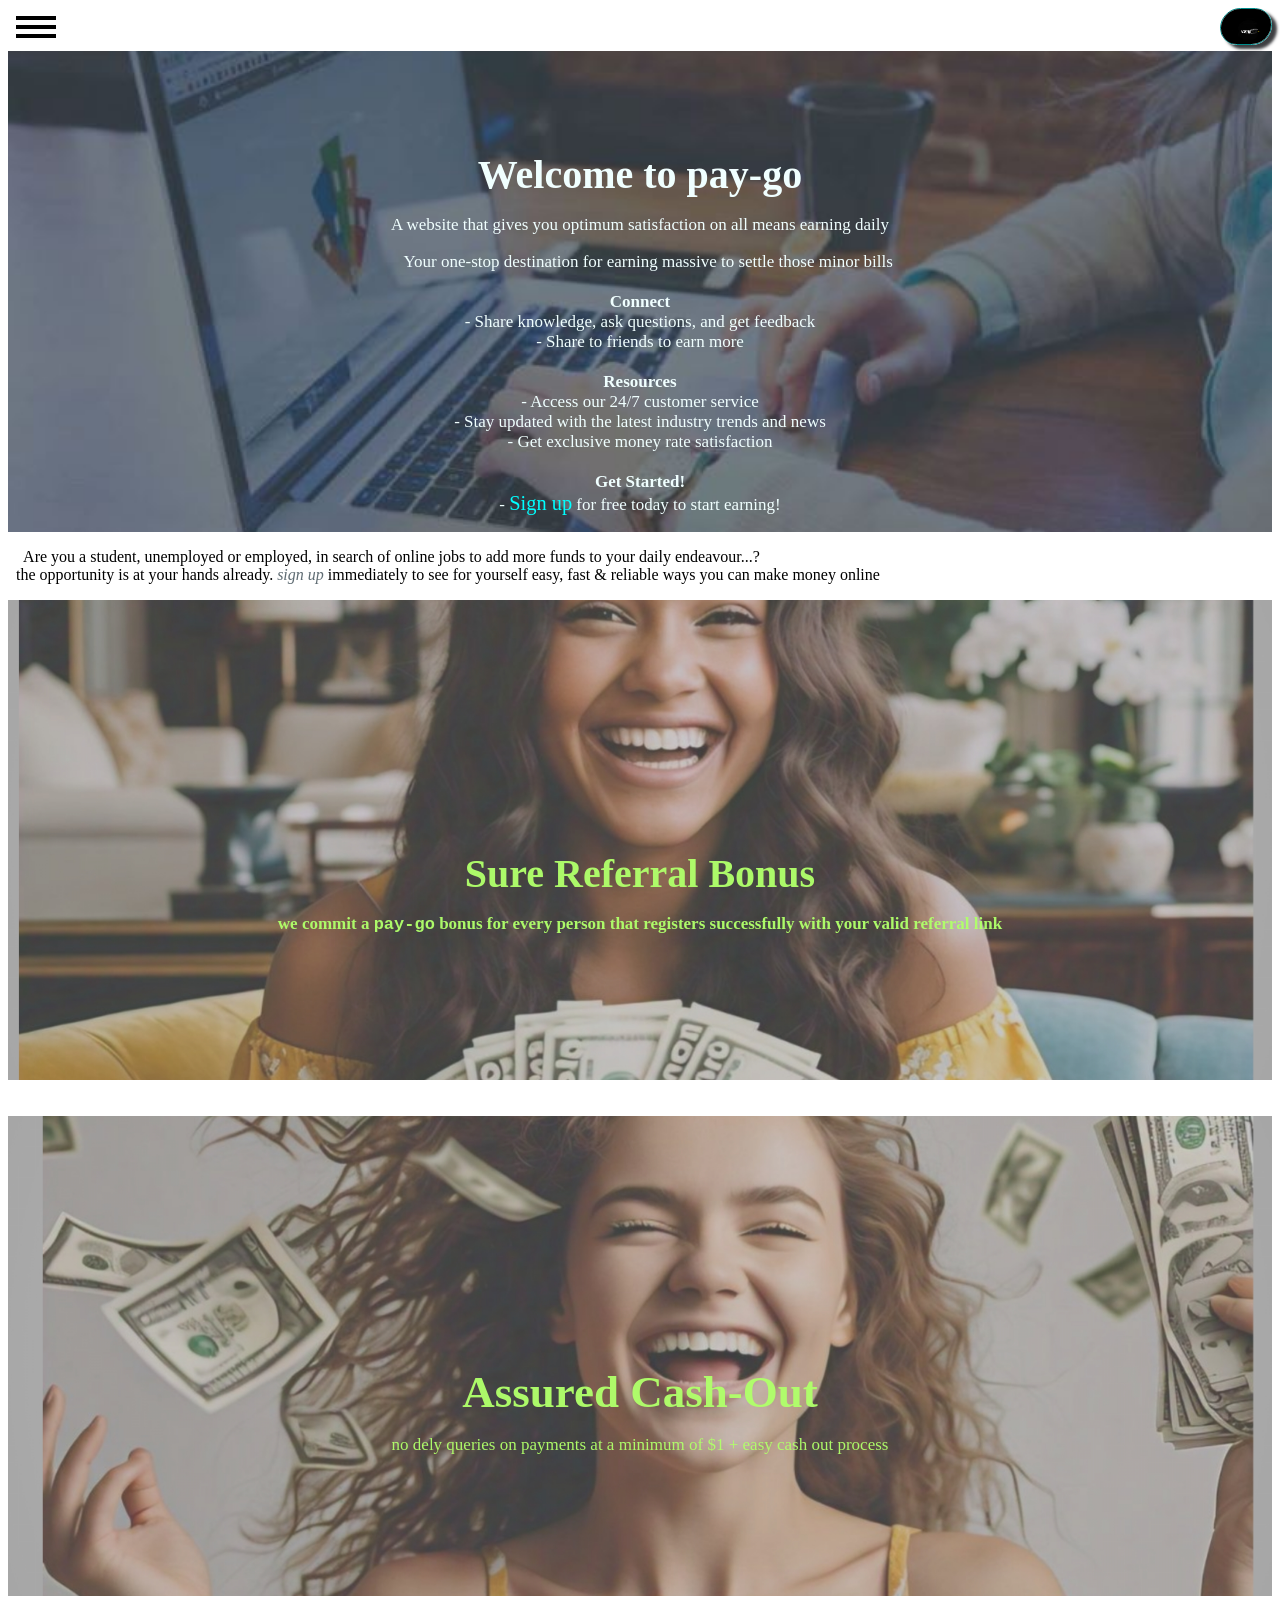
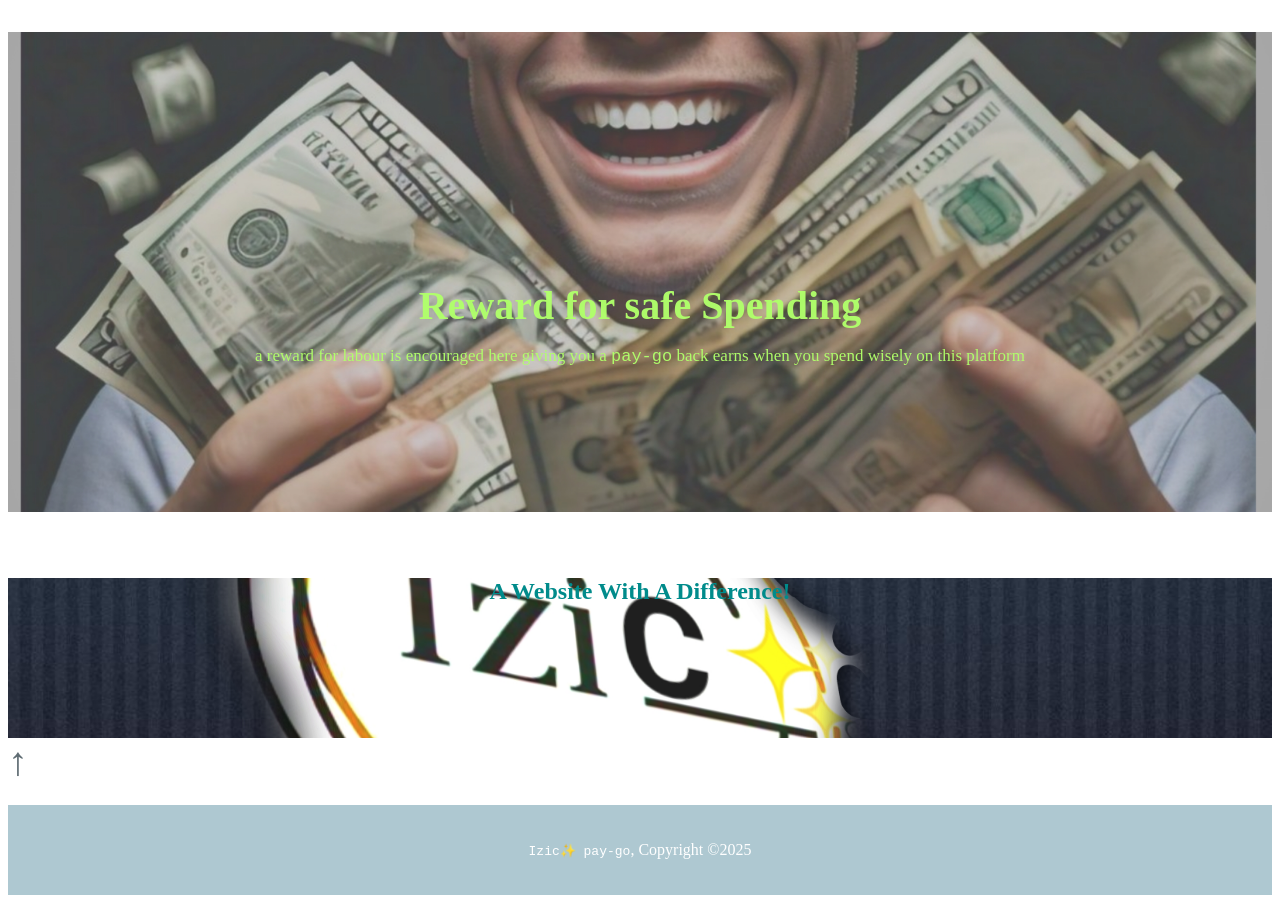
==== commit b22eca2c: "Add files via upload" ====
--- a/index.html
+++ b/index.html
@@ -1,302 +1,311 @@
 <!DOCTYPE html>
 <html lang="en">
+
 <head>
-    <meta charset="UTF-8">
-    <meta name="viewport" content="width=device-width, initial-scale=1">
-    <meta name="google-site-verification" content="SHSQxCmabvg7yQCI1rWqo27weqImZNArSbCJm6W814w" />
-    <title>paying site</title>
-    <link rel="stylesheet" href="style.css">
-    <link rel="icon" href="izic.jpg">
+   <meta charset="UTF-8">
+   <meta name="viewport" content="width=device-width, initial-scale=1">
+   <meta name="google-site-verification" content="SHSQxCmabvg7yQCI1rWqo27weqImZNArSbCJm6W814w" />
+   <title>paying site</title>
+   <link rel="stylesheet" href="style.css">
+   <link rel="icon" href="izic.jpg">
 </head>
+
 <body>
-    <nav>
-    <div class="hamburger-menu">
-      <span></span>
-      <span></span>
-      <span></span>
-    </div>
-    <ul>
-    <big><b><kbd><li><a href="#">Izic✨ pay-go</a></li></kbd></b></big>
-    <li><a href="about.html">About</a></li>
-   <li><a href="contact.html">Contact</a></li>
-    </ul>
-  </nav>
-
- <button><big><b><em><a href="singup.html">Sign up</a></em></b></big></button> 
+   <img onclick="payGo()" src="myphoto.png" alt="" />
+   <nav>
+      <div class="hamburger-menu">
+         <span></span>
+         <span></span>
+         <span></span>
+      </div>
+      <ul>
+         <big><b><kbd>
+                  <li><a href="#">Izic✨ pay-go</a></li>
+               </kbd></b></big>
+         <li><a href="about.html">About</a></li>
+         <li><a href="contact.html">Contact</a></li>
+       <button><big><b><em><a href="singup.html">Sign up</a></em></b></big></button>
+      </ul>
+   </nav>
+   
+   <main>
+      <section id="showcase1">
+         <div class="container">
+            <h1>Welcome to pay-go</h1>
+            <p> A website that gives you optimum satisfaction on all means earning daily
+            </p>
+            <p>
+               &nbsp &nbsp Your one-stop destination for earning massive to settle those minor bills
+               <br><br>
+               <b>Connect</b>
+               <br>
+               - Share knowledge, ask questions, and get feedback<br>
+               - Share to friends to earn more
+               <br><br>
+               <b>Resources</b>
+               <br>
+               - Access our 24/7 customer service <br>
+               - Stay updated with the latest industry trends and news<br>
+               - Get exclusive money rate satisfaction
+               <br><br>
+               <b>Get Started!</b>
+               <br>
+               - <big><a id="sign" href="singup.html">Sign up</a></big> for free today to start earning!<br>
+            </p>
+         </div>
+      </section>
+   </main>
+   
+   
+   <p>
+      &nbsp &nbsp Are you a student, unemployed or employed, in search of online jobs to add more funds to your daily endeavour...?
+      <br>
+      &nbsp the opportunity is at your hands already. <em><a href="singup.html">sign up</a></em> immediately to see for yourself easy, fast & reliable ways you can make money online
+   </p>
+   <section id="money">
+      <div class="container">
+         <h1> Sure Referral Bonus</h1>
+         <b>
+            <p>we commit a <kbd>pay-go</kbd> bonus for every person that registers successfully with your valid referral link</p>
+         </b>
+      </div>
+   </section>
+   <br><br>
+   <section id="cash">
+      <div class="container">
+         <h1>Assured Cash-Out</h1>
+         <p>no dely queries on payments at a minimum of $1 + easy cash out process</p>
+      </div>
+   </section>
+   <br><br>
+   <section id="spend">
+      <div class="container">
+         <h1>Reward for safe Spending</h1>
+         <p>a reward for labour is encouraged here giving you a <kbd>pay-go</kbd> back earns when you spend wisely on this platform</p>
+      </div>
+   </section>
+   
+   <br><br>
+   <section id="showcase">
+      <div>
+         <h1>A Website With A Difference! </h1>
+      </div>
+   </section>
+   <big><a id="up" href="#">↑</a></big>
  
-     <div class="logo">
-  <svg width="300" height="150">
-    <g>
-     <path d="M100,50 C50,50 50,150 100,150 C150,150 150,50 100,50" fill="#bfeaffed" /> 
-       <path d="M70,70 H130 V130 H70 L70,70" fill="#ffffffed" /> 
+   <footer>
+      <p><kbd>Izic✨ pay-go</kbd>, Copyright &copy;2025</p>
+   </footer>
+   <script src="script.js"></script>
+</body>
+
+</html>
+
+
+
+<style>
+   #showcase1 {
+      min-height: 300px;
+      background: url('showcase.jpg') no-repeat;
+      background-position: center;
+      background-size: cover;
+      text-align: center;
+      color: azure;
+   }
+   
+   #showcase1 h1 {
+      margin-top: 100px;
+      font-size: 40px;
+      margin-bottom: 10px;
+   }
+   
+   #showcase1 p {
+      font-size: 17px;
+   }
+   
+   
+   #hd {
+      color: #93b4c4fa;
+   }
+   
+   nav {
+      color: #fff;
+      padding: 0.5em;
+      margin: 0;
+      display: grid;
+      justify-content: space-between;
+      align-items: center;
       
-      <text x="100" y="110" font-size="19" text-anchor="middle" fill="">izic✨</text>
-    </g>
-  </svg>
-</div>
-   <center><h1 id="hd"><b><kbd>Pay-go</kbd></b></h1></center>
-   
-   
-    <main>
-        <section id="showcase1">
-      <div class="container">
-    <h1>Welcome to pay-go</h1>
-      <p>This is a website that gives you optimum satisfaction on all  means earning daily 
-      </p>
-      <p>
-&nbsp &nbsp Your one-stop destination for earning massive to settle those minor bills 
-<br><br>
-<b>Connect</b>
-<br>
-- Share knowledge, ask questions, and get feedback<br>
-- Share to friends to earn more 
-<br><br>
-<b>Resources</b>
-<br>
-- Access our 24/7 customer service <br>
-- Stay updated with the latest industry trends and news<br>
-- Get exclusive money rate satisfaction 
-<br><br>
-<b>Get Started!</b>
-<br>
-- <big><a href="singup.html">Sign up</a></big> for free today to start earning!<br>
-      </p>
-      </div>
-    </section> 
-       </main>
-       
-       
-    <p>
- &nbsp &nbsp Are you a student or you are unemployed,  or employed, in search of online jobs to add more funds to your daily endeavour...?
- <br>
-&nbsp the opportunity is at your hands already. <em><a href="singup.html">sign up</a></em> immediately to see for yourself easy, fast & reliable ways you can make money online 
-</p>
-<section id="money">
-      <div class="container">
-   <h1> Sure Referral Bonus</h1>
-        <b><p>we commit a <kbd>pay-go</kbd> bonus for every person that registers successfully with your valid referral link</p></b>
-      </div>
-    </section>
-    <br><br>
- <section id="cash">
-      <div class="container">
-   <h1>Assured Cash-Out</h1>
-        <p>no dely queries on payments at a minimum of $1 + easy cash out process</p>
-      </div>
-    </section>
-    <br><br>
-    <section id="spend">
-      <div class="container">
-   <h1>Reward for safe Spending</h1>
-        <p>a reward for labour is encouraged here giving you  a <kbd>pay-go</kbd> back earns when you spend wisely on this platform</p>
-      </div>
-    </section>
- 
-    <br><br>
- <section id="showcase">
-      <div class="container">
-   <h1>A website with a difference  </h1>
-        <p>at your service we suport your endeavors by helping you  yield more interest to your life savings, <em>perform task and gain instant rewards today</em> 
-        <br> <strong>Let's get you started...<br> <a href="singup.html">Sign up</a><big></big></strong></p>
-      </div>
-    </section> 
-     <big><a id="up" href="#">↑</a></big>
-    
-  <footer>
-      <p><kbd>Izic✨ pay-go</kbd>, Copyright &copy;2024</p>
-    </footer>
-     <script src="script.js"></script>
-</body>
-</html>
-
-
-
-<style>
-#showcase1{
-  min-height: 300px;
-  background:url('showcase.jpg') no-repeat;
-  background-position: center;
-  background-size: cover;
-  text-align: center;
-  color: azure;
+   }
+   
+   .hamburger-menu {
+      cursor: pointer;
+   }
+   
+   .hamburger-menu span {
+      display: block;
+      width: 40px;
+      height: 4px;
+      background-color: black;
+      margin-bottom: 5px;
+   }
+   
+   ul {
+      list-style: none;
+      margin: 0;
+      padding: 0;
+      display: none;
+   }
+   
+   li {
+      margin-bottom: 10px;
+   }
+   
+   a {
+      color: #46555ddd;
+      text-decoration: none;
+   }
+   
+   .show {
+      display: block !important;
+   }
+   
+   
+   p {
+      font-family: fantasy;
+   }
+   
+   .container {
+      width: 80%;
+      margin: auto;
+      overflow: hidden;
+   }
+   
+   #showcase {
+      min-height: 10em;
+      background: url('izic.jpg') no-repeat;
+      background-position: center;
+      background-size: cover;
+      text-align: center;
+      color: darkcyan;
+   }
+   
+   #showcase h1 {
+      margin-top: 30px;
+      
+   }
+
+   /*1*/
+   #money {
+      min-height: 30em;
+      background: url('money.jpg') no-repeat;
+      background-position: center;
+      background-size: cover;
+      text-align: center;
+      color: #afff6af7;
+   }
+   
+   #money h1 {
+      margin-top: 250px;
+      font-size: 40px;
+      margin-bottom: 5px;
+   }
+   
+   #money p {
+      font-size: 17px;
+   }
+   
+   /*2*/
+   #cash {
+      min-height: 30em;
+      background: url('cash.jpg') no-repeat;
+      background-position: center;
+      background-size: cover;
+      text-align: center;
+      color: #afff6af7;
+   }
+   
+   #cash h1 {
+      margin-top: 250px;
+      font-size: 45px;
+      margin-bottom: 5px;
+   }
+   
+   #cash p {
+      font-size: 17px;
+   }
+   
+   /*3*/
+   #spend {
+      min-height: 30em;
+      background: url('spend.jpg') no-repeat;
+      background-position: center;
+      background-size: cover;
+      text-align: center;
+      color: #afff6af7;
+   }
+   
+   #spend h1 {
+      margin-top: 250px;
+      font-size: 40px;
+      margin-bottom: 5px;
+   }
+   
+   #spend p {
+      font-size: 17px;
+   }
+   
+   footer {
+      padding: 20px;
+      margin-top: 20px;
+      color: #ffffff;
+      background-color: #aec8d1;
+      text-align: center;
+   }
+   
+   button {
+      border-radius: 20px;
+      min-height: 35px;
+      background-color: cyan;
+      
+   }
+   
+   #up {
+      font-size: 40px;
+      justify-content: flex-end;
+   }
+   
+   #sign{
+      color: cyan;
+   }
+   
+   img {
+      float: right;
+      border: 0.5px solid darkcyan;
+     border-radius: 55px 45px;
+      width: 50px;
+      aspect-ratio: 10/7;
+      color: #fff;
+      box-shadow: 5px 4px 3px #1B1C20D9 ;
+
+   }
+   img:hover{
+      aspect-ratio: 5/20;
+
+   }
+</style>
+
+
+
+<script>
+
+function payGo(){
+   alert('YOU ARE WELCOME TO IZIC✨ PAY~GO');
 }
-#showcase1 h1{
-  margin-top:100px;
-  font-size: 40px;
-  margin-bottom:10px;
-}
-#showcase1 p{
-  font-size: 17px;
-}
-
-   
-    #hd{
-        color: #93b4c4fa;
-    }
-     nav{
-  color: #fff;
-  padding: 0.5em;
-  margin: 0;
-  display: grid;
-  justify-content: space-between;
-  align-items: center;
- 
-}
-
-.hamburger-menu{
-  cursor: pointer;
-}
-
-.hamburger-menu span{
-  display: block;
-  width: 40px;
-  height: 4px;
-  background-color: black;
-  margin-bottom: 5px;
-}
-
-ul{
-  list-style: none;
-  margin: 0;
-  padding: 0;
-  display: none;
-}
-
-li{
-  margin-bottom: 10px;
-}
-
- a{
-  color: #46555ddd;
-  text-decoration: none;
-} 
-.show{
-  display: block !important;
-} 
-    .logo svg {
-  border-radius: 10px;
-  box-shadow: 0 0 10px rgba(0,0,0,0.1);
-}
-
-.logo path {
-  stroke: #666;
-  stroke-width: 2;
-}
-
-.logo text {
-  font-family: fantasy;
-  }
-    p{
-         font-family:  fantasy;
-     }
-     .container{
-  width:80%;
-  margin:auto;
-  overflow:hidden;
-}
-#showcase{
-  min-height: 30em;
-  background:url('izic.jpg') no-repeat;
-  background-position: center;
-  background-size: cover;
-  text-align: center;
-  color: #47828e;
-}
-
-#showcase h1{
-  margin-top: 300px;
-  font-size: 40px;
-  margin-bottom: 5px;
-}
-
-#showcase p{
-  font-size: 17px;
-}
-/*1*/
-#money{
-  min-height: 30em;
-  background:url('money.jpg') no-repeat;
-  background-position: center;
-  background-size: cover;
-  text-align:center;
-  color: #afff6af7;
-}
-
-#money h1{
-  margin-top: 250px;
-  font-size: 40px; 
-  margin-bottom: 5px;
-}
-
-#money p{
-  font-size:17px;
-}
-
-/*2*/
-#cash{
-  min-height: 30em;
-  background:url('cash.jpg') no-repeat;
-  background-position: center;
-  background-size: cover;
-  text-align:center;
-  color: #afff6af7;
-}
-
-#cash h1{
-  margin-top: 250px;
-  font-size: 45px;
-  margin-bottom: 5px;
-}
-
-#cash p{
-  font-size: 17px;
-}
-/*3*/
-   #spend{
-  min-height: 30em;
-  background:url('spend.jpg') no-repeat;
-  background-position: center;
-  background-size: cover;
-  text-align:center;
-  color: #afff6af7;
-}
-
-#spend h1{
-  margin-top: 250px;
-  font-size: 40px;
-  margin-bottom: 5px;
-}
-
-#spend p{
-  font-size: 17px;
-}
-footer{
-  padding:20px;
-  margin-top:20px;
-  color:#ffffff;
-  background-color: #aec8d1;
-  text-align: center;
-}
-button{
-    border-radius: 20px;
-    min-height: 40px;
-    background-color: cyan;
-    
-}
-  
-     #up{
-         font-size: 40px;
-         justify-content: flex-end;
-     }
-      
-</style>
-
-
-
-<script>
-    const hamburgerMenu= document.querySelector('.hamburger-menu');
-const navMenu = document.querySelector('ul'); 
-hamburgerMenu.addEventListener('click', () => {
-  navMenu.classList.toggle('show');
-}); 
-</script>
+
+   const hamburgerMenu = document.querySelector('.hamburger-menu');
+   const navMenu = document.querySelector('ul');
+   hamburgerMenu.addEventListener('click', () => {
+      navMenu.classList.toggle('show');
+   });
+</script>
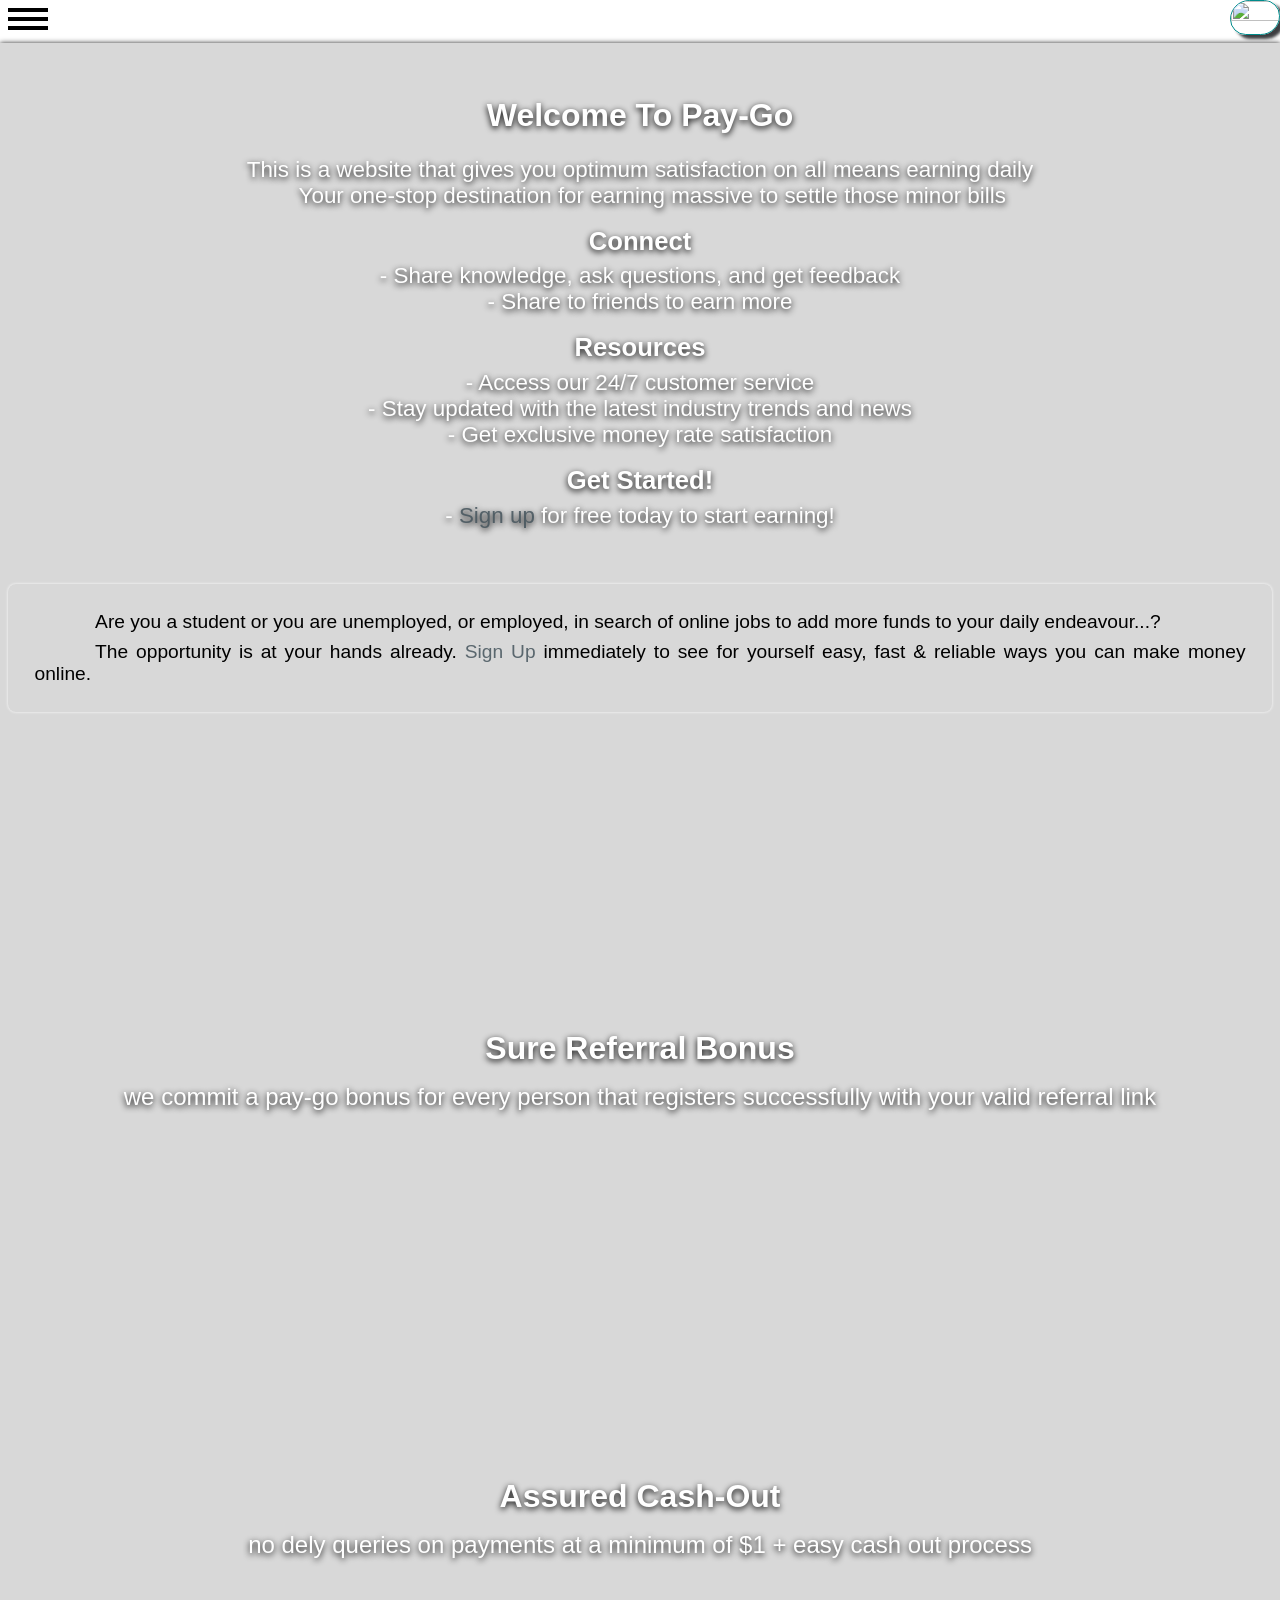
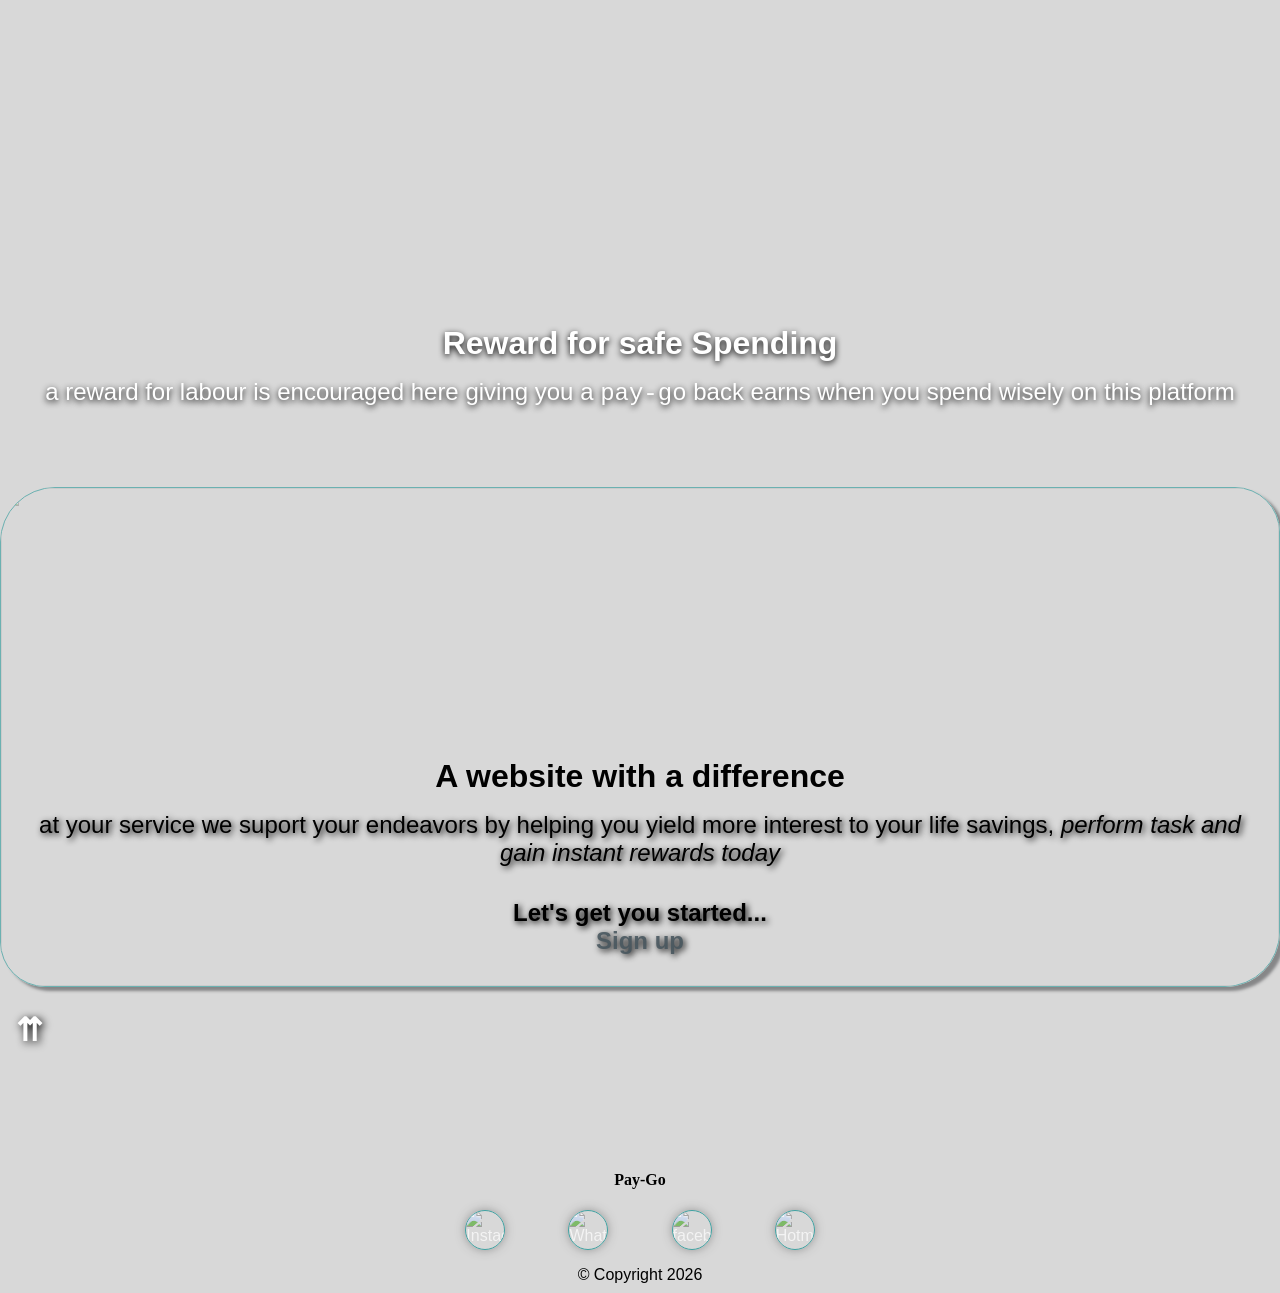
==== commit 6a040937: "Add files via upload" ====
--- a/index.html
+++ b/index.html
@@ -6,12 +6,13 @@
    <meta name="viewport" content="width=device-width, initial-scale=1">
    <meta name="google-site-verification" content="SHSQxCmabvg7yQCI1rWqo27weqImZNArSbCJm6W814w" />
    <title>paying site</title>
-   <link rel="stylesheet" href="style.css">
-   <link rel="icon" href="izic.jpg">
+   <link rel="stylesheet" href="/style.css">
+   <link rel="icon" href="Image/izic.jpg">
 </head>
 
 <body>
-   <img onclick="payGo()" src="myphoto.png" alt="" />
+   <header>
+   <img onclick="payGo()" src="Image/myphoto.png" alt="" />
    <nav>
       <div class="hamburger-menu">
          <span></span>
@@ -19,293 +20,109 @@
          <span></span>
       </div>
       <ul>
-         <big><b><kbd>
+         <div><b><kbd>
                   <li><a href="#">Izic✨ pay-go</a></li>
-               </kbd></b></big>
+               </kbd></b></div>
          <li><a href="about.html">About</a></li>
          <li><a href="contact.html">Contact</a></li>
-       <button><big><b><em><a href="singup.html">Sign up</a></em></b></big></button>
+       <button><div><b><em><a href="singup.html">Sign up</a></em></b></div></button>
       </ul>
    </nav>
+</header>
+       <article class="container">
+        <main class="main" id="main">
    
-   <main>
-      <section id="showcase1">
-         <div class="container">
-            <h1>Welcome to pay-go</h1>
-            <p> A website that gives you optimum satisfaction on all means earning daily
-            </p>
-            <p>
-               &nbsp &nbsp Your one-stop destination for earning massive to settle those minor bills
-               <br><br>
-               <b>Connect</b>
-               <br>
-               - Share knowledge, ask questions, and get feedback<br>
-               - Share to friends to earn more
-               <br><br>
-               <b>Resources</b>
-               <br>
-               - Access our 24/7 customer service <br>
-               - Stay updated with the latest industry trends and news<br>
-               - Get exclusive money rate satisfaction
-               <br><br>
-               <b>Get Started!</b>
-               <br>
-               - <big><a id="sign" href="singup.html">Sign up</a></big> for free today to start earning!<br>
-            </p>
-         </div>
-      </section>
-   </main>
-   
-   
-   <p>
-      &nbsp &nbsp Are you a student, unemployed or employed, in search of online jobs to add more funds to your daily endeavour...?
-      <br>
-      &nbsp the opportunity is at your hands already. <em><a href="singup.html">sign up</a></em> immediately to see for yourself easy, fast & reliable ways you can make money online
-   </p>
-   <section id="money">
-      <div class="container">
-         <h1> Sure Referral Bonus</h1>
-         <b>
-            <p>we commit a <kbd>pay-go</kbd> bonus for every person that registers successfully with your valid referral link</p>
-         </b>
-      </div>
-   </section>
-   <br><br>
-   <section id="cash">
-      <div class="container">
-         <h1>Assured Cash-Out</h1>
-         <p>no dely queries on payments at a minimum of $1 + easy cash out process</p>
-      </div>
-   </section>
-   <br><br>
-   <section id="spend">
-      <div class="container">
-         <h1>Reward for safe Spending</h1>
-         <p>a reward for labour is encouraged here giving you a <kbd>pay-go</kbd> back earns when you spend wisely on this platform</p>
-      </div>
-   </section>
-   
-   <br><br>
-   <section id="showcase">
-      <div>
-         <h1>A Website With A Difference! </h1>
-      </div>
-   </section>
-   <big><a id="up" href="#">↑</a></big>
- 
-   <footer>
-      <p><kbd>Izic✨ pay-go</kbd>, Copyright &copy;2025</p>
-   </footer>
-   <script src="script.js"></script>
+            <article id="showcase" class="showcase">
+                <h2>Welcome to pay-go</h2>
+                <p>This is a website that gives you optimum satisfaction on all  means earning daily </p>
+                <p>&nbsp &nbsp Your one-stop destination for earning massive to settle those minor bills</p>
+                
+                <section>
+                    <h3>Connect</h3>
+                    <p>- Share knowledge, ask questions, and get feedback</p>
+                    <p>- Share to friends to earn more</p> 
+                </section>
+
+                <section>
+                    <h3>Resources</h3>
+                    <p>- Access our 24/7 customer service</p>
+                    <p>- Stay updated with the latest industry trends and news</p>
+                    <p>- Get exclusive money rate satisfaction</p>
+                </section>
+
+                <section class="start">
+                    <h3>Get Started!</h3>
+                    <p>- <a href="singup.html" class="showcase_start_link">Sign up</a> for free today to start earning!</p>
+                </section>
+            </article>
+
+            <div class="info">
+                <p>Are you a student or you are unemployed,  or employed, in search of online jobs to add more funds to your daily endeavour...?</p>
+                <p>The opportunity is at your hands already. <a href="singup.html" class="info_link">Sign Up</a> immediately to see for yourself easy, fast & reliable ways you can make money online.</p>
+            </div>
+
+            <section id="money" class="money">
+                <h2> Sure Referral Bonus</h2>
+                <p>we commit a pay-go bonus for every person that registers successfully with your valid referral link</p>
+            </section>
+
+            <section id="cash" class="cash">
+                <h2>Assured Cash-Out</h2>
+                <p>no dely queries on payments at a minimum of $1 + easy cash out process</p>
+            </section>
+
+            <section id="spend" class="spend">
+                <h2>Reward for safe Spending</h2>
+                <p>a reward for labour is encouraged here giving you  a <kbd>pay-go</kbd> back earns when you spend wisely on this platform</p>
+            </section>
+
+            <section id="details" class="details">
+                <figure class="details_img">
+                    <img src="Image/izic.jpg" alt="" class="img">
+                </figure>
+                <div class="details_content">
+                    <h2>A website with a difference  </h2>
+                    <p>at your service we suport your endeavors by helping you  yield more interest to your life savings, <em>perform task and gain instant rewards today</em></p>
+                    <p> <strong>Let's get you started...<br> <a href="singup.html" class="details_link">Sign up</a></strong></p>
+                </div>
+            </section> 
+               
+            <div class="back_to_top">
+                <a id="up" href="#">&upuparrows;</a>
+            </div>
+        </main>
+
+        <footer class="footer">
+            <h4>Pay-Go</h4>
+
+            <div class="footer_links">
+                <figure>
+                    <a href="#"><img src="./Image/instagram.png" alt="Instagram" width="100" height="100" class="footer_img"></a>
+                    <figcaption>Send message Instagram</figcaption>
+                </figure>
+
+                <figure>
+                    <a href="#"><img src="./Image/whatsapp.png" alt="Whatsapp.jpg" width="100" height="100" class="footer_img"></a>
+                    <figcaption>Send message WhatsApp</figcaption>
+                </figure>
+
+                <figure>
+                    <a href="#"><img src="./Image/telegram.png" alt="facebook" width="100" height="100" class="footer_img"></a>
+                    <figcaption>Send message Facebook</figcaption>
+                </figure>
+
+                <figure>
+                    <a href="#"><img src="./Image/hotmail.png" alt="Hotmail" width="100" height="100" class="footer_img"></a>
+                    <figcaption>Send message Gmail</figcaption>
+                </figure>
+            </div>
+
+            <p>&copy; Copyright <span id="year">Footer</span></p>
+
+        </footer>
+    </article>
+
+    <script src="./script.js"></script>
 </body>
 
-</html>
-
-
-
-<style>
-   #showcase1 {
-      min-height: 300px;
-      background: url('showcase.jpg') no-repeat;
-      background-position: center;
-      background-size: cover;
-      text-align: center;
-      color: azure;
-   }
-   
-   #showcase1 h1 {
-      margin-top: 100px;
-      font-size: 40px;
-      margin-bottom: 10px;
-   }
-   
-   #showcase1 p {
-      font-size: 17px;
-   }
-   
-   
-   #hd {
-      color: #93b4c4fa;
-   }
-   
-   nav {
-      color: #fff;
-      padding: 0.5em;
-      margin: 0;
-      display: grid;
-      justify-content: space-between;
-      align-items: center;
-      
-   }
-   
-   .hamburger-menu {
-      cursor: pointer;
-   }
-   
-   .hamburger-menu span {
-      display: block;
-      width: 40px;
-      height: 4px;
-      background-color: black;
-      margin-bottom: 5px;
-   }
-   
-   ul {
-      list-style: none;
-      margin: 0;
-      padding: 0;
-      display: none;
-   }
-   
-   li {
-      margin-bottom: 10px;
-   }
-   
-   a {
-      color: #46555ddd;
-      text-decoration: none;
-   }
-   
-   .show {
-      display: block !important;
-   }
-   
-   
-   p {
-      font-family: fantasy;
-   }
-   
-   .container {
-      width: 80%;
-      margin: auto;
-      overflow: hidden;
-   }
-   
-   #showcase {
-      min-height: 10em;
-      background: url('izic.jpg') no-repeat;
-      background-position: center;
-      background-size: cover;
-      text-align: center;
-      color: darkcyan;
-   }
-   
-   #showcase h1 {
-      margin-top: 30px;
-      
-   }
-
-   /*1*/
-   #money {
-      min-height: 30em;
-      background: url('money.jpg') no-repeat;
-      background-position: center;
-      background-size: cover;
-      text-align: center;
-      color: #afff6af7;
-   }
-   
-   #money h1 {
-      margin-top: 250px;
-      font-size: 40px;
-      margin-bottom: 5px;
-   }
-   
-   #money p {
-      font-size: 17px;
-   }
-   
-   /*2*/
-   #cash {
-      min-height: 30em;
-      background: url('cash.jpg') no-repeat;
-      background-position: center;
-      background-size: cover;
-      text-align: center;
-      color: #afff6af7;
-   }
-   
-   #cash h1 {
-      margin-top: 250px;
-      font-size: 45px;
-      margin-bottom: 5px;
-   }
-   
-   #cash p {
-      font-size: 17px;
-   }
-   
-   /*3*/
-   #spend {
-      min-height: 30em;
-      background: url('spend.jpg') no-repeat;
-      background-position: center;
-      background-size: cover;
-      text-align: center;
-      color: #afff6af7;
-   }
-   
-   #spend h1 {
-      margin-top: 250px;
-      font-size: 40px;
-      margin-bottom: 5px;
-   }
-   
-   #spend p {
-      font-size: 17px;
-   }
-   
-   footer {
-      padding: 20px;
-      margin-top: 20px;
-      color: #ffffff;
-      background-color: #aec8d1;
-      text-align: center;
-   }
-   
-   button {
-      border-radius: 20px;
-      min-height: 35px;
-      background-color: cyan;
-      
-   }
-   
-   #up {
-      font-size: 40px;
-      justify-content: flex-end;
-   }
-   
-   #sign{
-      color: cyan;
-   }
-   
-   img {
-      float: right;
-      border: 0.5px solid darkcyan;
-     border-radius: 55px 45px;
-      width: 50px;
-      aspect-ratio: 10/7;
-      color: #fff;
-      box-shadow: 5px 4px 3px #1B1C20D9 ;
-
-   }
-   img:hover{
-      aspect-ratio: 5/20;
-
-   }
-</style>
-
-
-
-<script>
-
-function payGo(){
-   alert('YOU ARE WELCOME TO IZIC✨ PAY~GO');
-}
-
-   const hamburgerMenu = document.querySelector('.hamburger-menu');
-   const navMenu = document.querySelector('ul');
-   hamburgerMenu.addEventListener('click', () => {
-      navMenu.classList.toggle('show');
-   });
-</script>+</html>
--- a/style.css
+++ b/style.css
@@ -0,0 +1,566 @@
+*{
+  margin: 0;
+  padding: 0;
+  box-sizing: border-box;
+}
+body{
+  font-family: Arial, Helvetica, sans-serif;
+}
+
+  /* || header */
+   nav {
+      color: #fff;
+      padding: 0.5em;
+      margin: 0;
+      display: grid;
+      justify-content: space-between;
+      align-items: center;
+      
+   }
+   
+   .hamburger-menu {
+      cursor: pointer;
+   }
+   
+   .hamburger-menu span {
+      display: block;
+      width: 40px;
+      height: 4px;
+      background-color: black;
+      margin-bottom: 5px;
+   }
+   
+   ul {
+      list-style: none;
+      margin: 0;
+      padding: 0;
+      display: none;
+   }
+   
+   li {
+      margin-bottom: 10px;
+   }
+   
+   a {
+      color: #46555ddd;
+      text-decoration: none;
+   }
+
+   .show {
+      display: block !important;
+   }
+   
+   img {
+      float: right;
+      border: 0.5px solid darkcyan;
+      border-radius: 55px 45px;
+      width: 50px;
+      aspect-ratio: 10/7;
+      color: #fff;
+      box-shadow: 5px 4px 3px #1B1C20D9 ;
+
+   }
+
+   /* .... */
+
+.container {
+    background-color: rgba(192, 192, 192, 0.616);
+    color: rgb(0, 0, 0);
+    display: flex;
+    justify-content: flex-start;
+    flex-flow: column nowrap;
+    min-height: 100vh;
+    width: 100%;
+    box-shadow: 0px 0px 5px rgb(41, 41, 41);
+}
+
+
+.main {
+    flex-grow: 1;
+    display: flex;
+    flex-flow: column nowrap;
+}
+
+
+/* || index.html */
+.showcase  {
+    display: flex;
+    justify-content: center;
+    align-items: center;
+    flex-flow: column nowrap;
+    min-height: 300px;
+    margin: 2em 0;
+    background-image: url("./Image/showcase.jpg");
+    background-size: cover;
+    background-position: center;
+    background-repeat: no-repeat;
+    color: white;
+}
+
+.start {
+    margin-bottom: 1em;
+}
+
+.showcase h2 {
+    margin: 0.7em 0;
+    text-align: center;
+    font-size: 2em;
+    text-transform: capitalize;
+}
+
+.showcase h3 {
+    font-size: 1.6rem;
+    margin: 0.7em 0 0.3em 0;
+    text-align: center;
+}
+
+.showcase p {
+    font-size: 1.4rem;
+    margin: var(--MARGIN);
+    text-align: center;
+}
+
+.showcase h2,
+.showcase h3,
+.showcase p {
+    text-shadow: 0 2px 6px hsl(0, 0%, 0%);
+}
+
+.showcase_start_link:visited,
+.showcase_start_link:active {
+    color: rgb(255, 255, 255);
+    font-family: Arial, Helvetica, sans-serif;
+    text-decoration: underline;
+}
+
+
+
+.info {
+    padding: 1em;
+    font-size: 1.2em;
+    text-align: justify;
+    border-radius: 0.5rem;
+    box-shadow: 0px 0px 3px rgb(255, 255, 255);
+    margin: 0.4em;
+}
+
+.info p{
+    margin: 0.4em;
+    text-indent: 5%;
+}
+
+.info_link:visited,
+.info_link:active {
+    color: black;
+    font-family: Arial, Helvetica, sans-serif;
+    text-decoration: underline;
+}
+ 
+.money,
+.cash,
+.spend {
+    min-height: 400px;
+    display: flex;
+    flex-direction: column;
+    margin: 1.5em 0;
+    text-align: center;
+}
+
+.money h2,
+.cash h2,
+.spend h2,
+.details h2 {
+    text-shadow: 0 2px 6px hsl(0, 0%, 0%);
+    margin: 1em 0.5em 0.5em 0.5em;
+    font-weight: 700;
+    font-size: 2em;
+    color: hsl(0, 0%, 100%);
+}
+
+.money p,
+.cash p,
+.spend p,
+.details p {
+    margin: 0 0.8em 2rem 0.8em;
+    color: hsl(0, 0%, 100%);
+    font-size: 1.5rem;
+    text-shadow: 0 2px 6px hsl(0, 0%, 0%);
+    font-weight: 500;
+}
+
+.money {
+    justify-content: flex-end;
+    background-image: url("./Image/money.jpg");
+    background-size: cover;
+    background-position: center;
+    background-repeat: no-repeat;
+}
+
+.cash {
+    justify-content: flex-end;
+    background-image: url("./Image/cash.jpg");
+    background-size: cover;
+    background-position: center;
+    background-repeat: no-repeat;
+}
+
+.spend {
+    justify-content: flex-end;
+    background-image: url("./Image/spend.jpg");
+    background-size: cover;
+    background-position: center;
+    background-repeat: no-repeat;
+}
+
+.details {
+    height: 500px;
+    position: relative;
+    display: flex;
+    flex-direction: column;
+    margin: 1.5em 0;
+    text-align: center;
+}
+
+.details figure {
+    width: 100%;
+    height: 100%;   
+}
+
+.details img {
+    opacity: 0.5;
+    width: 100%;
+    height: 100%;  
+}
+
+.details_content {
+    position: absolute;
+    bottom: 0;
+    left: o;
+}
+
+.details_content p,
+.details_content h2 {
+    color: rgb(0, 0, 0);
+    text-shadow: none;
+}
+
+.details_link:visited,
+.details_link:active {
+    color: rgb(255, 255, 255);
+    font-family: Arial, Helvetica, sans-serif;
+    text-decoration: underline;
+}
+
+.details p {
+    text-shadow: 2px 2px 6px hsl(0, 0%, 0%);
+}
+
+.back_to_top a{
+    font-size: 2rem;
+    display: inline-block;
+    margin: 0 0 0.5em 0.5em;
+    text-shadow: 2px 2px 9px hsl(0, 0%, 0%);
+    color: hsl(0, 0%, 100%);
+    font-weight: 900;
+    transition: all ease 1s;
+}
+
+.back_to_top a:hover {
+    transform: translateY(-10px);
+}
+
+
+/* || signup.html */
+   input {
+      width: 250px;
+      height: 40px;
+      border-radius: 10px;
+      box-shadow: 1px 1px 5px slategrey;
+      border: none;
+      margin-top: 1rem;
+      margin-left: 3%;
+      padding-left: 8px;
+      outline: none;
+   }
+   
+   button {
+      width: 150px;
+      height: 40px;
+      border-radius: 10px;
+      box-shadow: 1px 1px 7px slategrey;
+      border: none;
+      margin-top: 1rem;
+      margin-left: 3%;
+      padding-left: 8px;
+      color: #93b4c4fa;
+      font-size: 20px;
+      font-weight: bold;
+      text-align: center;
+      cursor: pointer;
+   }
+   
+   #get {
+      width: 130px;
+      height: 40px;
+      border-radius: 10px;
+      box-shadow: 1px 1px 7px black;
+      border: none;
+      margin-top: 1rem;
+      margin-left: 4%;
+      padding-left: 8px;
+      font-size: 16px;
+      font-weight: bold;
+      text-align: center;
+      cursor: pointer;
+      background-color: #93b4c4fa;
+      transition: all 0.3s ease;
+      animation: color-change 5s infinite;
+   }
+   
+   @keyframes color-change {
+      0% {
+         background-color: #93b4c4fa;
+      }
+      25% {
+         background-color: yellow;
+      }
+      50% {
+         background-color: #93b4c4fa;
+      }
+      75% {
+         background-color: white;
+      }
+      100% {
+         background-color: cyan;
+      }
+      
+   }
+   
+   #click {
+      width: 20px;
+      height: 20px;
+      border-radius: 10px;
+      box-shadow: 1px 1px 7px black;
+      border: none;
+      margin-top: 0.5rem;
+      margin-left: 0.5rem;
+      padding-left: 8px;
+   }
+   
+   select {
+      background-color: #24271751;
+      padding: 1em;
+      margin-bottom: 10px;
+      border-radius: 10px;
+      height: 40px;
+      width: 267px;
+      border-radius: 10px;
+      box-shadow: 1px 1px 7px black;
+      border: none;
+      margin-top: 1rem;
+      margin-left: 2%;
+   }
+   
+   fieldset {
+    margin-top: 1.5rem;
+    margin-left: 25vw;
+    margin-right: 25vw;
+    display: flex;
+    flex-wrap: nowrap;
+    justify-content: space-between;
+    align-items: center;
+    justify-content: center;
+    text-align: center;
+      border-radius: 5px;
+      /* width: 50%; */
+   }
+   
+   #gc {
+      font-size: 20px;
+   }
+
+   #signin {
+      font-size: 27px;
+      color: green;
+   }
+
+/* ||main.html */
+.allMain{
+      background-color: #d5f4ff8f;
+
+}
+
+#welcome_h1{
+    text-align: center;
+}
+
+ #click {
+      float: right;
+      margin-right: 10vw;
+   }
+   
+   #a_main {
+      text-decoration: none;
+      color: orange;
+   }
+   
+   .progress-bar {
+      width: 90%;
+      height: 20px;
+      background: #ecf0f1;
+      border-radius: 10px;
+      margin: 10px 0;
+   }
+   
+   .progress-fill {
+      height: 100%;
+      background: #3498db;
+      border-radius: 10px;
+      transition: width 0.5s ease;
+   }
+   
+   .filter-buttons {
+      margin: 20px 0;
+      text-align: center;
+   }
+   
+   .filter-button {
+      margin: 20px;
+      padding: 8px 15px;
+      border: none;
+      border-radius: 5px;
+      cursor: pointer;
+   }
+   
+   #wah {
+      color: green;
+   }
+   
+   .reward-store-button {
+      position: fixed;
+      /* bottom: 5px; */
+      right: 20px;
+      padding: 15px;
+      background: #e67e22;
+      color: white;
+      border-radius: 50%;
+      cursor: pointer;
+   }
+   
+    #task {
+      float: left;
+      font-family: cursive;
+   }
+   
+   #dailyTask{
+      color: orange;
+   }
+   
+   #a_daily{
+    text-decoration: none;  
+    color: black;
+   }
+   
+   #socialTask {
+      color: orange;
+   }
+ #creativeTask {
+      color: orange;
+   }
+   
+
+   /* ||contact.html */
+.care_container{
+  width: 100%;
+  margin: auto;
+  overflow: hidden;
+}
+#customer_care{
+  min-height: 500px;
+  background-image: url("./Image/chart.jpg");
+  background-position: center;
+  background-size: cover;
+  text-align: center;
+  color:  #0e2b54ad;
+}
+#customer_care h1{
+  margin-top: 170px;
+  font-size: 35px;
+  margin-bottom:10px;
+  text-shadow: black;
+
+}
+#customer_care p{
+  font-size: 15px;
+  color: #0b4782dc;
+  text-shadow: black;
+
+}
+
+
+/* ||about.html */
+  .main_about{
+      background-color: #d5f4ff8f;
+      padding: 7px;
+      display: flow-root;
+   }
+   
+   .float {
+      background: #211924;
+      background-image: url('Image/izic.jpg');
+      background-size: cover;
+      color: #fff;
+      padding: 15px;
+      height: 30vw;
+      width: 30vw;
+      float: right;
+      margin: 0 30px 0 10px;
+      box-shadow: 6px 5px 4px #1B1C20D9;
+   }
+ 
+
+
+ /* || footer */
+.footer {
+    margin: 1vh;
+    margin-top: 10vh;
+    display: flex;
+    flex-wrap: nowrap;
+    justify-content: space-between;
+    align-items: center;
+    justify-content: center;
+    flex-direction: column;
+}
+
+.footer h4 {
+    margin: 1em 0 0.3em 0;
+    font-family: cursive;
+}
+
+.footer_links {
+    display: flex;
+    gap: 5%;
+    justify-content: center;
+    width: 100%;
+    margin: 1rem;
+}
+
+.footer_img {
+    width: 2.5rem;
+    height: 2.5rem;
+    border-radius: 50%;
+    box-shadow: 0px 0px 2px white;
+    transition: all linear 0.5s;
+    opacity: 0.7;
+    box-shadow: 0px 0px 10px rgb(124, 124, 124);
+}
+
+.footer_img:hover {
+    opacity: 1;
+}
+
+.footer figcaption {
+    position: absolute;
+    left: -1000px;
+}
+
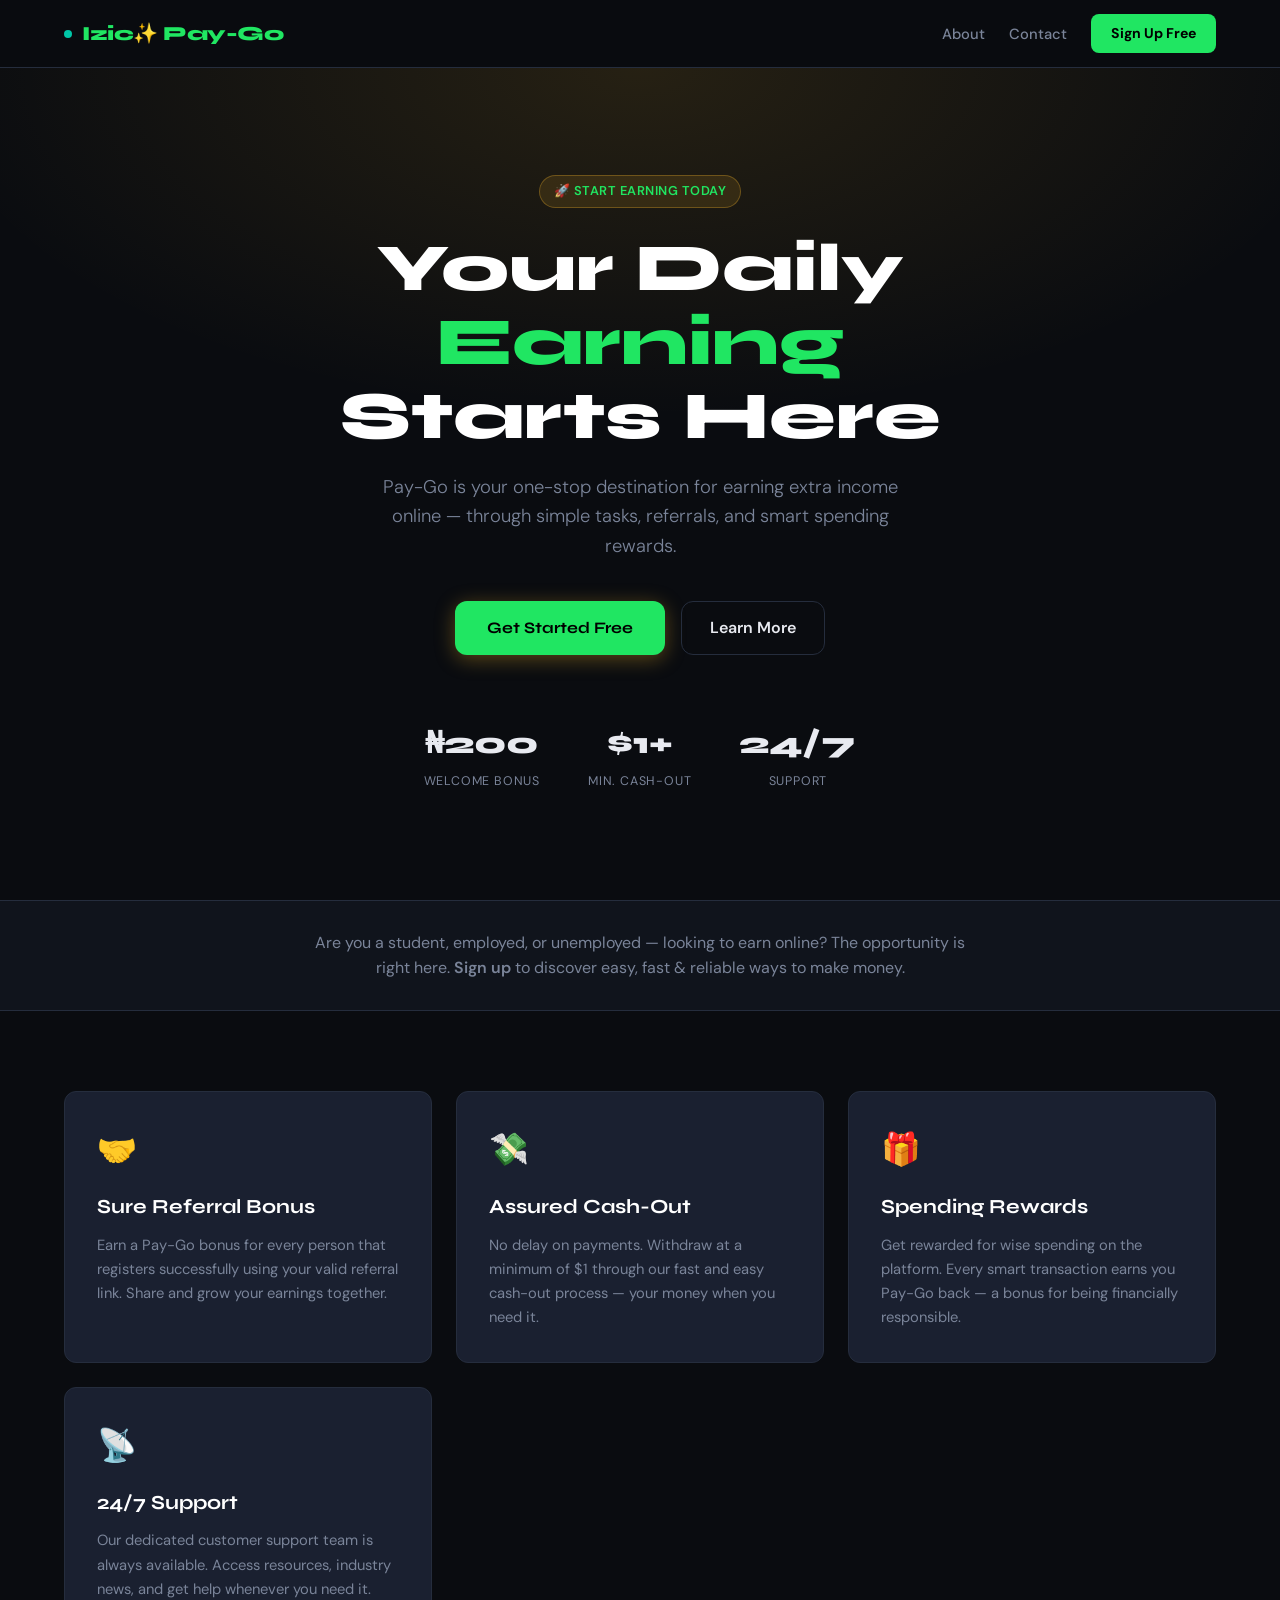
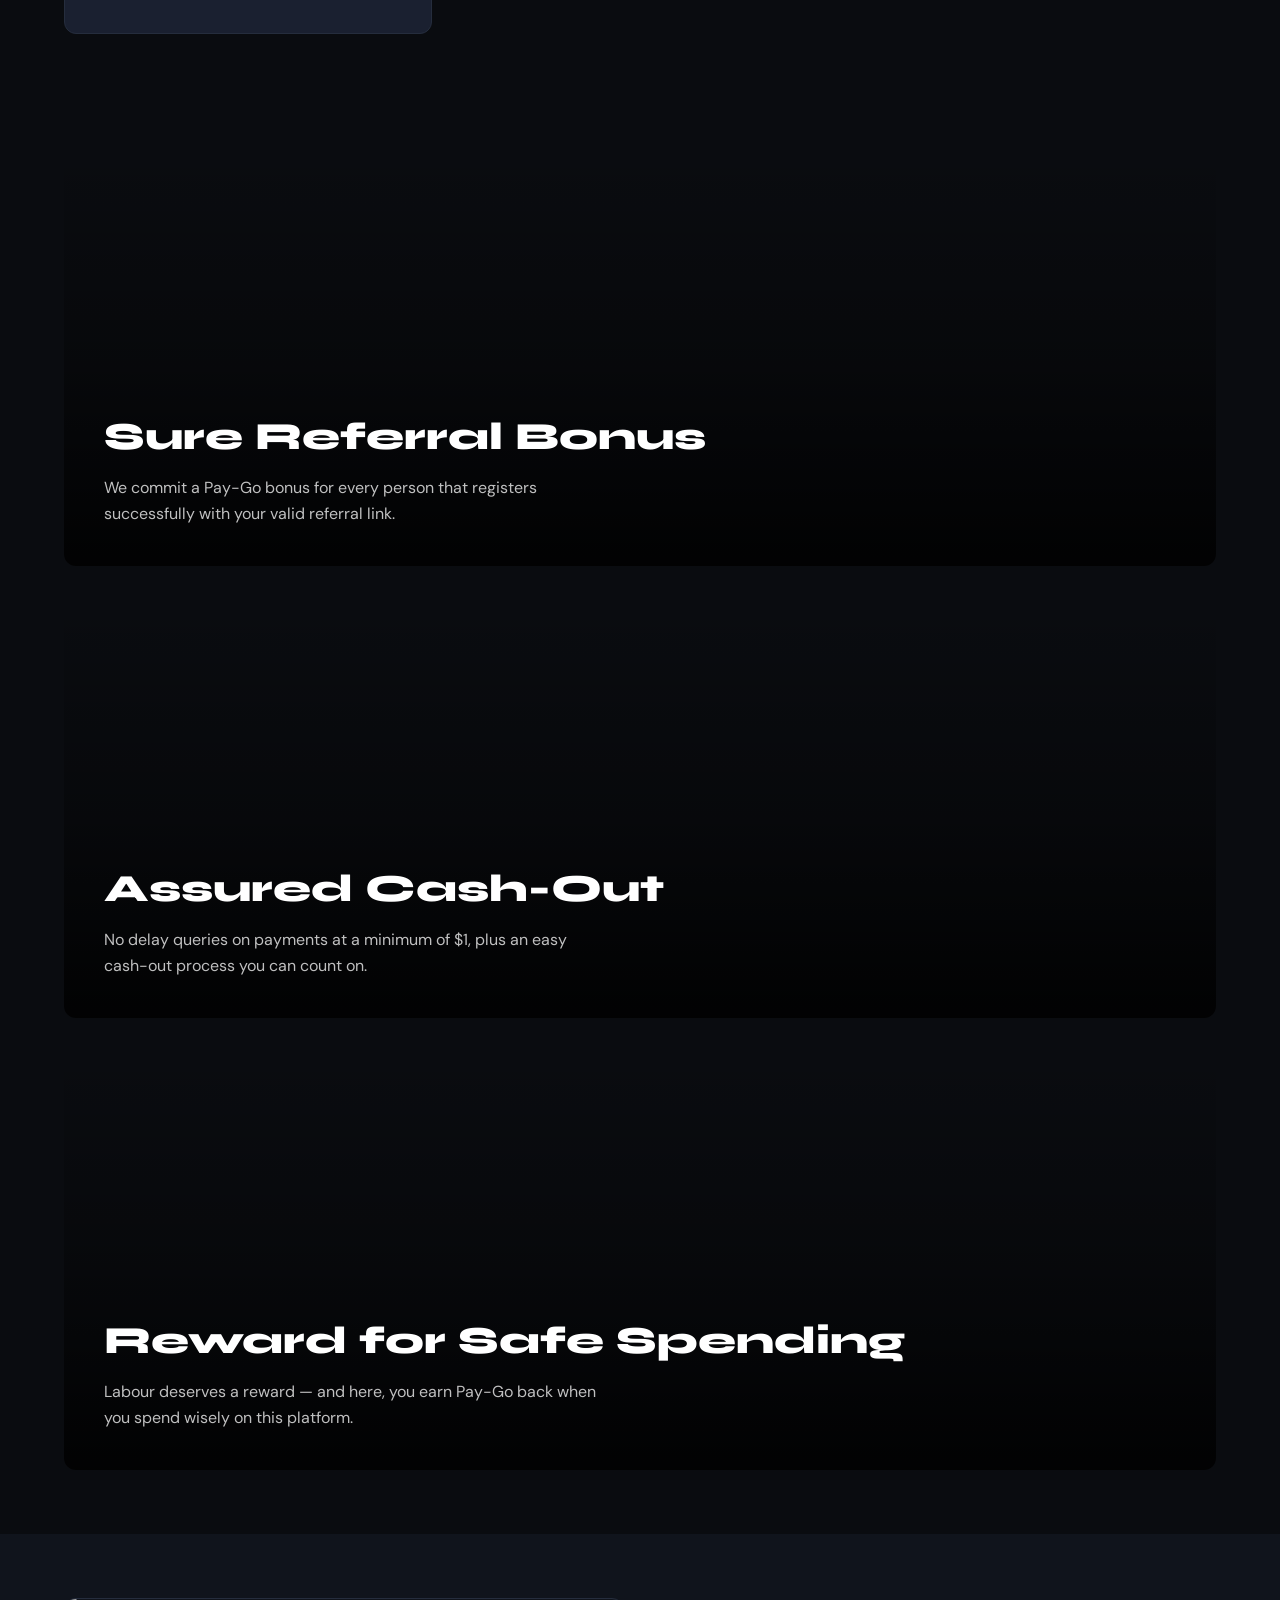
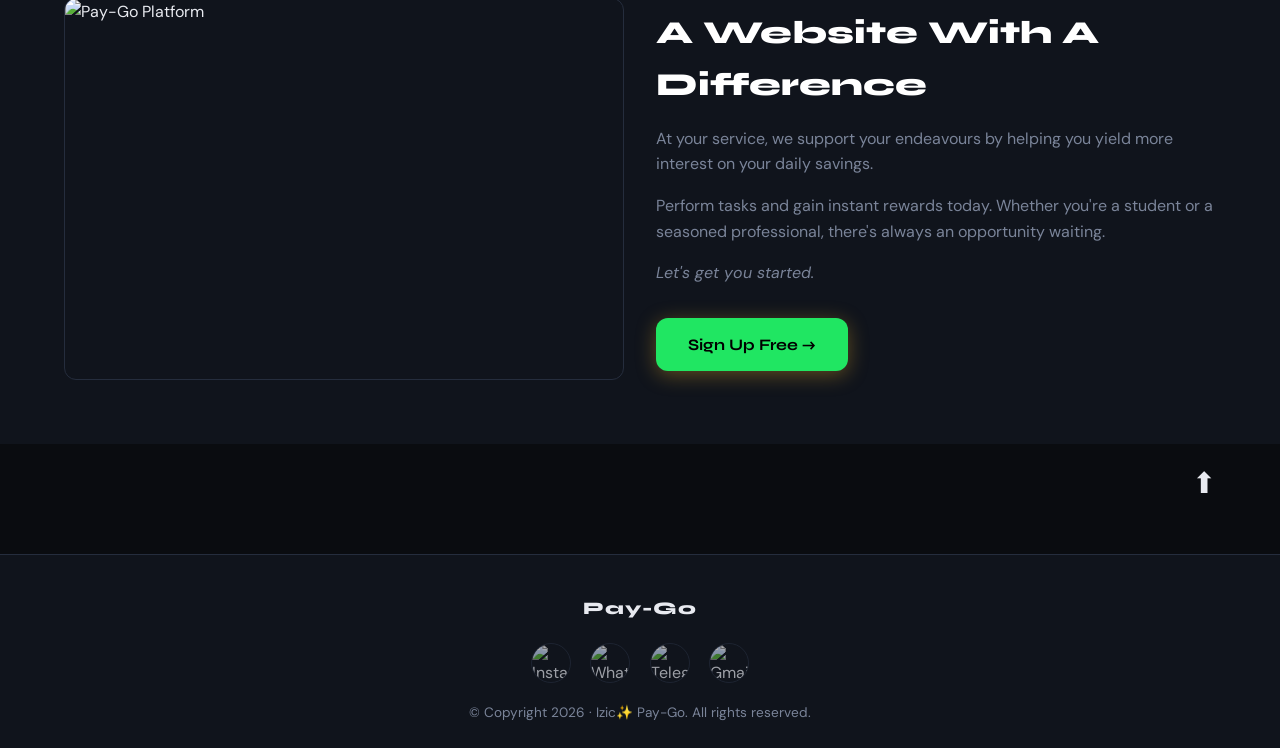
==== commit e1043083: "Add files via upload" ====
--- a/index.html
+++ b/index.html
@@ -1,128 +1,157 @@
 <!DOCTYPE html>
 <html lang="en">
+<head>
+  <meta charset="UTF-8">
+  <meta name="viewport" content="width=device-width, initial-scale=1">
+  <meta name="google-site-verification" content="SHSQxCmabvg7yQCI1rWqo27weqImZNArSbCJm6W814w" />
+  <title>Pay-Go — Earn Daily</title>
+  <link rel="stylesheet" href="./style.css">
+  <link rel="icon" href="./Image/izic.jpg">
+</head>
+<body>
 
-<head>
-   <meta charset="UTF-8">
-   <meta name="viewport" content="width=device-width, initial-scale=1">
-   <meta name="google-site-verification" content="SHSQxCmabvg7yQCI1rWqo27weqImZNArSbCJm6W814w" />
-   <title>paying site</title>
-   <link rel="stylesheet" href="/style.css">
-   <link rel="icon" href="Image/izic.jpg">
-</head>
+  <!-- ── HEADER ── -->
+  <header>
+    <div class="nav-brand">
+      <span class="brand-dot"></span>
+      Izic✨ Pay-Go
+    </div>
+    <nav>
+      <ul>
+        <li><a href="about.html">About</a></li>
+        <li><a href="contact.html">Contact</a></li>
+        <li><a href="singup.html" class="nav-cta">Sign Up Free</a></li>
+      </ul>
+      <div class="hamburger-menu" aria-label="Toggle menu">
+        <span></span><span></span><span></span>
+      </div>
+    </nav>
+  </header>
 
-<body>
-   <header>
-   <img onclick="payGo()" src="Image/myphoto.png" alt="" />
-   <nav>
-      <div class="hamburger-menu">
-         <span></span>
-         <span></span>
-         <span></span>
+  <!-- ── HERO ── -->
+  <section class="hero">
+    <div class="hero-content">
+      <span class="hero-badge">🚀 Start Earning Today</span>
+      <h1>Your Daily <span>Earning</span><br>Starts Here</h1>
+      <p>Pay-Go is your one-stop destination for earning extra income online — through simple tasks, referrals, and smart spending rewards.</p>
+      <div class="hero-actions">
+        <a href="singup.html" class="btn-primary">Get Started Free</a>
+        <a href="about.html" class="btn-outline">Learn More</a>
       </div>
-      <ul>
-         <div><b><kbd>
-                  <li><a href="#">Izic✨ pay-go</a></li>
-               </kbd></b></div>
-         <li><a href="about.html">About</a></li>
-         <li><a href="contact.html">Contact</a></li>
-       <button><div><b><em><a href="singup.html">Sign up</a></em></b></div></button>
-      </ul>
-   </nav>
-</header>
-       <article class="container">
-        <main class="main" id="main">
-   
-            <article id="showcase" class="showcase">
-                <h2>Welcome to pay-go</h2>
-                <p>This is a website that gives you optimum satisfaction on all  means earning daily </p>
-                <p>&nbsp &nbsp Your one-stop destination for earning massive to settle those minor bills</p>
-                
-                <section>
-                    <h3>Connect</h3>
-                    <p>- Share knowledge, ask questions, and get feedback</p>
-                    <p>- Share to friends to earn more</p> 
-                </section>
+      <div class="hero-stats">
+        <div class="stat-item">
+          <span class="num">₦200</span>
+          <span class="label">Welcome Bonus</span>
+        </div>
+        <div class="stat-item">
+          <span class="num">$1+</span>
+          <span class="label">Min. Cash-Out</span>
+        </div>
+        <div class="stat-item">
+          <span class="num">24/7</span>
+          <span class="label">Support</span>
+        </div>
+      </div>
+    </div>
+  </section>
 
-                <section>
-                    <h3>Resources</h3>
-                    <p>- Access our 24/7 customer service</p>
-                    <p>- Stay updated with the latest industry trends and news</p>
-                    <p>- Get exclusive money rate satisfaction</p>
-                </section>
+  <!-- ── INFO STRIP ── -->
+  <div class="info-strip">
+    <p>Are you a student, employed, or unemployed — looking to earn online?  
+    The opportunity is right here. <a href="singup.html">Sign up</a> to discover easy, fast &amp; reliable ways to make money.</p>
+  </div>
 
-                <section class="start">
-                    <h3>Get Started!</h3>
-                    <p>- <a href="singup.html" class="showcase_start_link">Sign up</a> for free today to start earning!</p>
-                </section>
-            </article>
+  <!-- ── FEATURE CARDS ── -->
+  <section class="features">
+    <div class="feature-card">
+      <span class="icon">🤝</span>
+      <h2>Sure Referral Bonus</h2>
+      <p>Earn a Pay-Go bonus for every person that registers successfully using your valid referral link. Share and grow your earnings together.</p>
+    </div>
+    <div class="feature-card">
+      <span class="icon">💸</span>
+      <h2>Assured Cash-Out</h2>
+      <p>No delay on payments. Withdraw at a minimum of $1 through our fast and easy cash-out process — your money when you need it.</p>
+    </div>
+    <div class="feature-card">
+      <span class="icon">🎁</span>
+      <h2>Spending Rewards</h2>
+      <p>Get rewarded for wise spending on the platform. Every smart transaction earns you Pay-Go back — a bonus for being financially responsible.</p>
+    </div>
+    <div class="feature-card">
+      <span class="icon">📡</span>
+      <h2>24/7 Support</h2>
+      <p>Our dedicated customer support team is always available. Access resources, industry news, and get help whenever you need it.</p>
+    </div>
+  </section>
 
-            <div class="info">
-                <p>Are you a student or you are unemployed,  or employed, in search of online jobs to add more funds to your daily endeavour...?</p>
-                <p>The opportunity is at your hands already. <a href="singup.html" class="info_link">Sign Up</a> immediately to see for yourself easy, fast & reliable ways you can make money online.</p>
-            </div>
+  <!-- ── BIG FEATURE SECTIONS ── -->
+  <div style="padding: 2rem 0;">
+    <section class="feature-section money">
+      <div class="feature-section-content">
+        <h2>Sure Referral Bonus</h2>
+        <p>We commit a Pay-Go bonus for every person that registers successfully with your valid referral link.</p>
+      </div>
+    </section>
 
-            <section id="money" class="money">
-                <h2> Sure Referral Bonus</h2>
-                <p>we commit a pay-go bonus for every person that registers successfully with your valid referral link</p>
-            </section>
+    <section class="feature-section cash">
+      <div class="feature-section-content">
+        <h2>Assured Cash-Out</h2>
+        <p>No delay queries on payments at a minimum of $1, plus an easy cash-out process you can count on.</p>
+      </div>
+    </section>
 
-            <section id="cash" class="cash">
-                <h2>Assured Cash-Out</h2>
-                <p>no dely queries on payments at a minimum of $1 + easy cash out process</p>
-            </section>
+    <section class="feature-section spend">
+      <div class="feature-section-content">
+        <h2>Reward for Safe Spending</h2>
+        <p>Labour deserves a reward — and here, you earn Pay-Go back when you spend wisely on this platform.</p>
+      </div>
+    </section>
+  </div>
 
-            <section id="spend" class="spend">
-                <h2>Reward for safe Spending</h2>
-                <p>a reward for labour is encouraged here giving you  a <kbd>pay-go</kbd> back earns when you spend wisely on this platform</p>
-            </section>
+  <!-- ── DETAILS SECTION ── -->
+  <section class="details-section">
+    <div class="details-img">
+      <img src="./Image/izic.jpg" alt="Pay-Go Platform">
+    </div>
+    <div class="details-body">
+      <h2>A Website With A Difference</h2>
+      <p>At your service, we support your endeavours by helping you yield more interest on your daily savings.</p>
+      <p>Perform tasks and gain instant rewards today. Whether you're a student or a seasoned professional, there's always an opportunity waiting.</p>
+      <p><em>Let's get you started.</em></p>
+      <a href="singup.html" class="btn-primary" style="margin-top:1rem; display:inline-block;">Sign Up Free →</a>
+    </div>
+  </section>
 
-            <section id="details" class="details">
-                <figure class="details_img">
-                    <img src="Image/izic.jpg" alt="" class="img">
-                </figure>
-                <div class="details_content">
-                    <h2>A website with a difference  </h2>
-                    <p>at your service we suport your endeavors by helping you  yield more interest to your life savings, <em>perform task and gain instant rewards today</em></p>
-                    <p> <strong>Let's get you started...<br> <a href="singup.html" class="details_link">Sign up</a></strong></p>
-                </div>
-            </section> 
-               
-            <div class="back_to_top">
-                <a id="up" href="#">&upuparrows;</a>
-            </div>
-        </main>
+  <div class="back-to-top">
+    <a href="#" title="Back to top">⬆</a>
+  </div>
 
-        <footer class="footer">
-            <h4>Pay-Go</h4>
+  <!-- ── FOOTER ── -->
+  <footer class="footer">
+    <h4>Pay-Go</h4>
+    <div class="footer_links">
+      <figure>
+        <a href="#"><img src="./Image/instagram.png" alt="Instagram" class="footer_img"></a>
+        <figcaption>Instagram</figcaption>
+      </figure>
+      <figure>
+        <a href="https://wa.me/+2349064178174?text=I'm+enquiring+for+a+customer+service">
+          <img src="./Image/whatsapp.png" alt="WhatsApp" class="footer_img"></a>
+        <figcaption>WhatsApp</figcaption>
+      </figure>
+      <figure>
+        <a href="#"><img src="./Image/telegram.png" alt="Telegram" class="footer_img"></a>
+        <figcaption>Telegram</figcaption>
+      </figure>
+      <figure>
+        <a href="mailto:atendorisaac@gmail.com"><img src="./Image/hotmail.png" alt="Gmail" class="footer_img"></a>
+        <figcaption>Gmail</figcaption>
+      </figure>
+    </div>
+    <p>&copy; Copyright <span id="year"></span> · Izic✨ Pay-Go. All rights reserved.</p>
+  </footer>
 
-            <div class="footer_links">
-                <figure>
-                    <a href="#"><img src="./Image/instagram.png" alt="Instagram" width="100" height="100" class="footer_img"></a>
-                    <figcaption>Send message Instagram</figcaption>
-                </figure>
-
-                <figure>
-                    <a href="#"><img src="./Image/whatsapp.png" alt="Whatsapp.jpg" width="100" height="100" class="footer_img"></a>
-                    <figcaption>Send message WhatsApp</figcaption>
-                </figure>
-
-                <figure>
-                    <a href="#"><img src="./Image/telegram.png" alt="facebook" width="100" height="100" class="footer_img"></a>
-                    <figcaption>Send message Facebook</figcaption>
-                </figure>
-
-                <figure>
-                    <a href="#"><img src="./Image/hotmail.png" alt="Hotmail" width="100" height="100" class="footer_img"></a>
-                    <figcaption>Send message Gmail</figcaption>
-                </figure>
-            </div>
-
-            <p>&copy; Copyright <span id="year">Footer</span></p>
-
-        </footer>
-    </article>
-
-    <script src="./script.js"></script>
+  <script src="./script.js"></script>
 </body>
-
-</html>+</html>
--- a/style.css
+++ b/style.css
@@ -1,566 +1,1222 @@
-*{
-  margin: 0;
-  padding: 0;
-  box-sizing: border-box;
-}
-body{
-  font-family: Arial, Helvetica, sans-serif;
-}
-
-  /* || header */
-   nav {
-      color: #fff;
-      padding: 0.5em;
-      margin: 0;
-      display: grid;
-      justify-content: space-between;
-      align-items: center;
-      
-   }
-   
-   .hamburger-menu {
-      cursor: pointer;
-   }
-   
-   .hamburger-menu span {
-      display: block;
-      width: 40px;
-      height: 4px;
-      background-color: black;
-      margin-bottom: 5px;
-   }
-   
-   ul {
-      list-style: none;
-      margin: 0;
-      padding: 0;
-      display: none;
-   }
-   
-   li {
-      margin-bottom: 10px;
-   }
-   
-   a {
-      color: #46555ddd;
-      text-decoration: none;
-   }
-
-   .show {
-      display: block !important;
-   }
-   
-   img {
-      float: right;
-      border: 0.5px solid darkcyan;
-      border-radius: 55px 45px;
-      width: 50px;
-      aspect-ratio: 10/7;
-      color: #fff;
-      box-shadow: 5px 4px 3px #1B1C20D9 ;
-
-   }
-
-   /* .... */
-
-.container {
-    background-color: rgba(192, 192, 192, 0.616);
-    color: rgb(0, 0, 0);
-    display: flex;
-    justify-content: flex-start;
-    flex-flow: column nowrap;
-    min-height: 100vh;
-    width: 100%;
-    box-shadow: 0px 0px 5px rgb(41, 41, 41);
-}
-
-
-.main {
-    flex-grow: 1;
-    display: flex;
-    flex-flow: column nowrap;
-}
-
-
-/* || index.html */
-.showcase  {
-    display: flex;
-    justify-content: center;
-    align-items: center;
-    flex-flow: column nowrap;
-    min-height: 300px;
-    margin: 2em 0;
-    background-image: url("./Image/showcase.jpg");
-    background-size: cover;
-    background-position: center;
-    background-repeat: no-repeat;
-    color: white;
-}
-
-.start {
-    margin-bottom: 1em;
-}
-
-.showcase h2 {
-    margin: 0.7em 0;
-    text-align: center;
-    font-size: 2em;
-    text-transform: capitalize;
-}
-
-.showcase h3 {
-    font-size: 1.6rem;
-    margin: 0.7em 0 0.3em 0;
-    text-align: center;
-}
-
-.showcase p {
-    font-size: 1.4rem;
-    margin: var(--MARGIN);
-    text-align: center;
-}
-
-.showcase h2,
-.showcase h3,
-.showcase p {
-    text-shadow: 0 2px 6px hsl(0, 0%, 0%);
-}
-
-.showcase_start_link:visited,
-.showcase_start_link:active {
-    color: rgb(255, 255, 255);
-    font-family: Arial, Helvetica, sans-serif;
-    text-decoration: underline;
-}
-
-
-
-.info {
-    padding: 1em;
-    font-size: 1.2em;
-    text-align: justify;
-    border-radius: 0.5rem;
-    box-shadow: 0px 0px 3px rgb(255, 255, 255);
-    margin: 0.4em;
-}
-
-.info p{
-    margin: 0.4em;
-    text-indent: 5%;
-}
-
-.info_link:visited,
-.info_link:active {
-    color: black;
-    font-family: Arial, Helvetica, sans-serif;
-    text-decoration: underline;
-}
- 
-.money,
-.cash,
-.spend {
-    min-height: 400px;
-    display: flex;
-    flex-direction: column;
-    margin: 1.5em 0;
-    text-align: center;
-}
-
-.money h2,
-.cash h2,
-.spend h2,
-.details h2 {
-    text-shadow: 0 2px 6px hsl(0, 0%, 0%);
-    margin: 1em 0.5em 0.5em 0.5em;
-    font-weight: 700;
-    font-size: 2em;
-    color: hsl(0, 0%, 100%);
-}
-
-.money p,
-.cash p,
-.spend p,
-.details p {
-    margin: 0 0.8em 2rem 0.8em;
-    color: hsl(0, 0%, 100%);
-    font-size: 1.5rem;
-    text-shadow: 0 2px 6px hsl(0, 0%, 0%);
-    font-weight: 500;
-}
-
-.money {
-    justify-content: flex-end;
-    background-image: url("./Image/money.jpg");
-    background-size: cover;
-    background-position: center;
-    background-repeat: no-repeat;
-}
-
-.cash {
-    justify-content: flex-end;
-    background-image: url("./Image/cash.jpg");
-    background-size: cover;
-    background-position: center;
-    background-repeat: no-repeat;
-}
-
-.spend {
-    justify-content: flex-end;
-    background-image: url("./Image/spend.jpg");
-    background-size: cover;
-    background-position: center;
-    background-repeat: no-repeat;
-}
-
-.details {
-    height: 500px;
-    position: relative;
-    display: flex;
-    flex-direction: column;
-    margin: 1.5em 0;
-    text-align: center;
-}
-
-.details figure {
-    width: 100%;
-    height: 100%;   
-}
-
-.details img {
-    opacity: 0.5;
-    width: 100%;
-    height: 100%;  
-}
-
-.details_content {
-    position: absolute;
-    bottom: 0;
-    left: o;
-}
-
-.details_content p,
-.details_content h2 {
-    color: rgb(0, 0, 0);
-    text-shadow: none;
-}
-
-.details_link:visited,
-.details_link:active {
-    color: rgb(255, 255, 255);
-    font-family: Arial, Helvetica, sans-serif;
-    text-decoration: underline;
-}
-
-.details p {
-    text-shadow: 2px 2px 6px hsl(0, 0%, 0%);
-}
-
-.back_to_top a{
-    font-size: 2rem;
-    display: inline-block;
-    margin: 0 0 0.5em 0.5em;
-    text-shadow: 2px 2px 9px hsl(0, 0%, 0%);
-    color: hsl(0, 0%, 100%);
-    font-weight: 900;
-    transition: all ease 1s;
-}
-
-.back_to_top a:hover {
-    transform: translateY(-10px);
-}
-
-
-/* || signup.html */
-   input {
-      width: 250px;
-      height: 40px;
-      border-radius: 10px;
-      box-shadow: 1px 1px 5px slategrey;
-      border: none;
-      margin-top: 1rem;
-      margin-left: 3%;
-      padding-left: 8px;
-      outline: none;
-   }
-   
-   button {
-      width: 150px;
-      height: 40px;
-      border-radius: 10px;
-      box-shadow: 1px 1px 7px slategrey;
-      border: none;
-      margin-top: 1rem;
-      margin-left: 3%;
-      padding-left: 8px;
-      color: #93b4c4fa;
-      font-size: 20px;
-      font-weight: bold;
-      text-align: center;
-      cursor: pointer;
-   }
-   
-   #get {
-      width: 130px;
-      height: 40px;
-      border-radius: 10px;
-      box-shadow: 1px 1px 7px black;
-      border: none;
-      margin-top: 1rem;
-      margin-left: 4%;
-      padding-left: 8px;
-      font-size: 16px;
-      font-weight: bold;
-      text-align: center;
-      cursor: pointer;
-      background-color: #93b4c4fa;
-      transition: all 0.3s ease;
-      animation: color-change 5s infinite;
-   }
-   
-   @keyframes color-change {
-      0% {
-         background-color: #93b4c4fa;
-      }
-      25% {
-         background-color: yellow;
-      }
-      50% {
-         background-color: #93b4c4fa;
-      }
-      75% {
-         background-color: white;
-      }
-      100% {
-         background-color: cyan;
-      }
-      
-   }
-   
-   #click {
-      width: 20px;
-      height: 20px;
-      border-radius: 10px;
-      box-shadow: 1px 1px 7px black;
-      border: none;
-      margin-top: 0.5rem;
-      margin-left: 0.5rem;
-      padding-left: 8px;
-   }
-   
-   select {
-      background-color: #24271751;
-      padding: 1em;
-      margin-bottom: 10px;
-      border-radius: 10px;
-      height: 40px;
-      width: 267px;
-      border-radius: 10px;
-      box-shadow: 1px 1px 7px black;
-      border: none;
-      margin-top: 1rem;
-      margin-left: 2%;
-   }
-   
-   fieldset {
-    margin-top: 1.5rem;
-    margin-left: 25vw;
-    margin-right: 25vw;
-    display: flex;
-    flex-wrap: nowrap;
-    justify-content: space-between;
-    align-items: center;
-    justify-content: center;
-    text-align: center;
-      border-radius: 5px;
-      /* width: 50%; */
-   }
-   
-   #gc {
-      font-size: 20px;
-   }
-
-   #signin {
-      font-size: 27px;
-      color: green;
-   }
-
-/* ||main.html */
-.allMain{
-      background-color: #d5f4ff8f;
-
-}
-
-#welcome_h1{
-    text-align: center;
-}
-
- #click {
-      float: right;
-      margin-right: 10vw;
-   }
-   
-   #a_main {
-      text-decoration: none;
-      color: orange;
-   }
-   
-   .progress-bar {
-      width: 90%;
-      height: 20px;
-      background: #ecf0f1;
-      border-radius: 10px;
-      margin: 10px 0;
-   }
-   
-   .progress-fill {
-      height: 100%;
-      background: #3498db;
-      border-radius: 10px;
-      transition: width 0.5s ease;
-   }
-   
-   .filter-buttons {
-      margin: 20px 0;
-      text-align: center;
-   }
-   
-   .filter-button {
-      margin: 20px;
-      padding: 8px 15px;
-      border: none;
-      border-radius: 5px;
-      cursor: pointer;
-   }
-   
-   #wah {
-      color: green;
-   }
-   
-   .reward-store-button {
-      position: fixed;
-      /* bottom: 5px; */
-      right: 20px;
-      padding: 15px;
-      background: #e67e22;
-      color: white;
-      border-radius: 50%;
-      cursor: pointer;
-   }
-   
-    #task {
-      float: left;
-      font-family: cursive;
-   }
-   
-   #dailyTask{
-      color: orange;
-   }
-   
-   #a_daily{
-    text-decoration: none;  
-    color: black;
-   }
-   
-   #socialTask {
-      color: orange;
-   }
- #creativeTask {
-      color: orange;
-   }
-   
-
-   /* ||contact.html */
-.care_container{
-  width: 100%;
-  margin: auto;
-  overflow: hidden;
-}
-#customer_care{
-  min-height: 500px;
-  background-image: url("./Image/chart.jpg");
-  background-position: center;
-  background-size: cover;
-  text-align: center;
-  color:  #0e2b54ad;
-}
-#customer_care h1{
-  margin-top: 170px;
-  font-size: 35px;
-  margin-bottom:10px;
-  text-shadow: black;
-
-}
-#customer_care p{
-  font-size: 15px;
-  color: #0b4782dc;
-  text-shadow: black;
-
-}
-
-
-/* ||about.html */
-  .main_about{
-      background-color: #d5f4ff8f;
-      padding: 7px;
-      display: flow-root;
-   }
-   
-   .float {
-      background: #211924;
-      background-image: url('Image/izic.jpg');
-      background-size: cover;
-      color: #fff;
-      padding: 15px;
-      height: 30vw;
-      width: 30vw;
-      float: right;
-      margin: 0 30px 0 10px;
-      box-shadow: 6px 5px 4px #1B1C20D9;
-   }
- 
-
-
- /* || footer */
-.footer {
-    margin: 1vh;
-    margin-top: 10vh;
-    display: flex;
-    flex-wrap: nowrap;
-    justify-content: space-between;
-    align-items: center;
-    justify-content: center;
-    flex-direction: column;
-}
-
-.footer h4 {
-    margin: 1em 0 0.3em 0;
-    font-family: cursive;
-}
-
-.footer_links {
-    display: flex;
-    gap: 5%;
-    justify-content: center;
-    width: 100%;
-    margin: 1rem;
-}
-
-.footer_img {
-    width: 2.5rem;
-    height: 2.5rem;
-    border-radius: 50%;
-    box-shadow: 0px 0px 2px white;
-    transition: all linear 0.5s;
-    opacity: 0.7;
-    box-shadow: 0px 0px 10px rgb(124, 124, 124);
-}
-
-.footer_img:hover {
-    opacity: 1;
-}
-
-.footer figcaption {
-    position: absolute;
-    left: -1000px;
-}
-
+/* =============================================
+   PAY-GO — GLOBAL STYLES
+   Design: Dark finance theme, green accents
+   ============================================= */
+
+@import url('https://fonts.googleapis.com/css2?family=Syne:wght@400;600;700;800&family=DM+Sans:ital,wght@0,300;0,400;0,500;1,300&display=swap');
+
+/* ── Variables ── */
+:root {
+  --bg:        #0a0c10;
+  --bg2:       #10141c;
+  --bg3:       #161b26;
+  --card:      #1a2030;
+  --green:      #20e662;
+  --green2:     #11e669;
+  --teal:      #00c6a7;
+  --text:      #e8eaf0;
+  --muted:     #7a8499;
+  --border:    #252d3d;
+  --radius:    12px;
+  --shadow:    0 8px 32px rgba(0,0,0,0.45);
+  --font-head: 'Syne', sans-serif;
+  --font-body: 'DM Sans', sans-serif;
+  --nav-h:     68px;
+}
+
+/* ── Reset ── */
+*, *::before, *::after { margin: 0; padding: 0; box-sizing: border-box; }
+
+html { scroll-behavior: smooth; }
+
+body {
+  font-family: var(--font-body);
+  background: var(--bg);
+  color: var(--text);
+  line-height: 1.6;
+  min-height: 100vh;
+  overflow-x: hidden;
+}
+
+a { color: inherit; text-decoration: none; }
+img { max-width: 100%; display: block; }
+ul { list-style: none; }
+
+/* ── Scrollbar ── */
+::-webkit-scrollbar { width: 6px; }
+::-webkit-scrollbar-track { background: var(--bg); }
+::-webkit-scrollbar-thumb { background: var(--border); border-radius: 3px; }
+
+/* =============================================
+   HEADER / NAV
+   ============================================= */
+header {
+  position: sticky;
+  top: 0;
+  z-index: 100;
+  height: var(--nav-h);
+  background: rgba(10,12,16,0.92);
+  backdrop-filter: blur(14px);
+  -webkit-backdrop-filter: blur(14px);
+  border-bottom: 1px solid var(--border);
+  display: flex;
+  align-items: center;
+  padding: 0 5vw;
+  justify-content: space-between;
+}
+
+.nav-brand {
+  display: flex;
+  align-items: center;
+  gap: 10px;
+  font-family: var(--font-head);
+  font-weight: 800;
+  font-size: 1.25rem;
+  color: var(--green);
+  letter-spacing: -0.5px;
+}
+
+.nav-brand .brand-dot {
+  width: 8px; height: 8px;
+  background: var(--teal);
+  border-radius: 50%;
+  animation: pulse 2s infinite;
+}
+
+@keyframes pulse {
+  0%,100% { transform: scale(1); opacity:1; }
+  50% { transform: scale(1.5); opacity: 0.6; }
+}
+
+.nav-logo-img {
+  width: 38px; height: 38px;
+  border-radius: 50%;
+  object-fit: cover;
+  border: 2px solid var(--green);
+  cursor: pointer;
+  float: none;
+  box-shadow: 0 0 0 4px rgba(240,180,41,0.15);
+  aspect-ratio: 1/1;
+  transition: box-shadow 0.3s;
+}
+
+.nav-logo-img:hover { box-shadow: 0 0 0 6px rgba(240,180,41,0.3); }
+
+nav {
+  display: flex;
+  align-items: center;
+  gap: 2rem;
+  color: var(--text);
+  padding: 0;
+  margin: 0;
+}
+
+nav ul {
+  display: flex !important;
+  flex-direction: row;
+  align-items: center;
+  gap: 1.5rem;
+  list-style: none;
+}
+
+nav ul li a {
+  font-size: 0.92rem;
+  font-weight: 500;
+  color: var(--muted);
+  transition: color 0.2s;
+}
+
+nav ul li a:hover { color: var(--text); }
+
+.nav-cta {
+  background: var(--green);
+  color: #000 !important;
+  padding: 8px 20px;
+  border-radius: 8px;
+  font-weight: 700;
+  font-size: 0.88rem;
+  transition: background 0.2s, transform 0.2s;
+  display: inline-block;
+}
+
+.nav-cta:hover { background: var(--green2); transform: translateY(-1px); }
+
+/* Hamburger (mobile) */
+.hamburger-menu {
+  display: none;
+  cursor: pointer;
+  flex-direction: column;
+  gap: 5px;
+}
+
+.hamburger-menu span {
+  display: block;
+  width: 24px; height: 2px;
+  background: var(--text);
+  border-radius: 2px;
+  transition: all 0.3s;
+}
+
+/* =============================================
+   HERO  (index.html)
+   ============================================= */
+.hero {
+  min-height: calc(100vh - var(--nav-h));
+  display: flex;
+  align-items: center;
+  justify-content: center;
+  text-align: center;
+  padding: 4rem 5vw;
+  position: relative;
+  background: radial-gradient(ellipse 80% 60% at 50% 0%, rgba(240,180,41,0.12) 0%, transparent 70%),
+              var(--bg);
+  overflow: hidden;
+}
+
+.hero::before {
+  content: '';
+  position: absolute;
+  inset: 0;
+  background-image: url('./Image/showcase.jpg');
+  background-size: cover;
+  background-position: center;
+  opacity: 0.08;
+}
+
+.hero-content {
+  position: relative;
+  max-width: 700px;
+}
+
+.hero-badge {
+  display: inline-flex;
+  align-items: center;
+  gap: 8px;
+  background: rgba(240,180,41,0.12);
+  border: 1px solid rgba(240,180,41,0.3);
+  color: var(--green);
+  font-size: 0.8rem;
+  font-weight: 600;
+  padding: 5px 14px;
+  border-radius: 100px;
+  margin-bottom: 1.5rem;
+  letter-spacing: 0.5px;
+  text-transform: uppercase;
+}
+
+.hero h1 {
+  font-family: var(--font-head);
+  font-size: clamp(2.4rem, 6vw, 4.2rem);
+  font-weight: 800;
+  line-height: 1.1;
+  color: #fff;
+  margin-bottom: 1.2rem;
+}
+
+.hero h1 span { color: var(--green); }
+
+.hero p {
+  font-size: 1.15rem;
+  color: var(--muted);
+  max-width: 520px;
+  margin: 0 auto 2.5rem;
+  font-weight: 300;
+}
+
+.hero-actions {
+  display: flex;
+  gap: 1rem;
+  justify-content: center;
+  flex-wrap: wrap;
+}
+
+.btn-primary {
+  background: var(--green);
+  color: #000;
+  padding: 14px 32px;
+  border-radius: var(--radius);
+  font-weight: 700;
+  font-size: 1rem;
+  font-family: var(--font-head);
+  cursor: pointer;
+  border: none;
+  transition: background 0.2s, transform 0.2s, box-shadow 0.2s;
+  display: inline-block;
+  box-shadow: 0 4px 20px rgba(240,180,41,0.35);
+}
+
+.btn-primary:hover {
+  background: var(--green2);
+  transform: translateY(-2px);
+  box-shadow: 0 6px 28px rgba(240,180,41,0.5);
+}
+
+.btn-outline {
+  background: transparent;
+  color: var(--text);
+  padding: 13px 28px;
+  border-radius: var(--radius);
+  font-weight: 600;
+  font-size: 1rem;
+  cursor: pointer;
+  border: 1px solid var(--border);
+  transition: border-color 0.2s, color 0.2s;
+  display: inline-block;
+}
+
+.btn-outline:hover { border-color: var(--greens); color: var(--greens); }
+
+/* stats bar */
+.hero-stats {
+  display: flex;
+  gap: 3rem;
+  justify-content: center;
+  margin-top: 4rem;
+  flex-wrap: wrap;
+}
+
+.stat-item {
+  text-align: center;
+}
+
+.stat-item .num {
+  font-family: var(--font-head);
+  font-size: 1.9rem;
+  font-weight: 800;
+  color: var(--greens);
+  display: block;
+}
+
+.stat-item .label {
+  font-size: 0.78rem;
+  color: var(--muted);
+  text-transform: uppercase;
+  letter-spacing: 0.8px;
+}
+
+/* =============================================
+   INFO STRIP
+   ============================================= */
+.info-strip {
+  background: var(--bg2);
+  border-top: 1px solid var(--border);
+  border-bottom: 1px solid var(--border);
+  padding: 1.8rem 5vw;
+  text-align: center;
+}
+
+.info-strip p {
+  color: var(--muted);
+  font-size: 1rem;
+  max-width: 680px;
+  margin: 0 auto;
+}
+
+.info-strip a { color: var(--greens); font-weight: 600; }
+
+/* =============================================
+   FEATURE CARDS
+   ============================================= */
+.features {
+  display: grid;
+  grid-template-columns: repeat(auto-fit, minmax(280px, 1fr));
+  gap: 1.5rem;
+  padding: 5rem 5vw;
+  background: var(--bg);
+}
+
+.feature-card {
+  background: var(--card);
+  border: 1px solid var(--border);
+  border-radius: var(--radius);
+  padding: 2rem;
+  transition: border-color 0.3s, transform 0.3s, box-shadow 0.3s;
+  position: relative;
+  overflow: hidden;
+}
+
+.feature-card::before {
+  content: '';
+  position: absolute;
+  top: 0; left: 0; right: 0;
+  height: 3px;
+  background: linear-gradient(90deg, var(--greens), var(--teal));
+  transform: scaleX(0);
+  transform-origin: left;
+  transition: transform 0.4s ease;
+}
+
+.feature-card:hover { border-color: rgba(240,180,41,0.4); transform: translateY(-4px); box-shadow: var(--shadow); }
+.feature-card:hover::before { transform: scaleX(1); }
+
+.feature-card .icon {
+  font-size: 2rem;
+  margin-bottom: 1rem;
+  display: block;
+}
+
+.feature-card h2 {
+  font-family: var(--font-head);
+  font-size: 1.25rem;
+  font-weight: 700;
+  color: #fff;
+  margin-bottom: 0.6rem;
+}
+
+.feature-card p {
+  font-size: 0.92rem;
+  color: var(--muted);
+  line-height: 1.65;
+}
+
+/* Big feature sections (money, cash, spend) */
+.feature-section {
+  min-height: 420px;
+  display: flex;
+  align-items: flex-end;
+  background-size: cover;
+  background-position: center;
+  background-repeat: no-repeat;
+  position: relative;
+  margin: 0 5vw 2rem;
+  border-radius: var(--radius);
+  overflow: hidden;
+}
+
+.feature-section::after {
+  content: '';
+  position: absolute;
+  inset: 0;
+  background: linear-gradient(to top, rgba(0,0,0,0.85) 0%, rgba(0,0,0,0.3) 50%, transparent 100%);
+}
+
+.feature-section.money  { background-image: url('./Image/money.jpg'); }
+.feature-section.cash   { background-image: url('./Image/cash.jpg'); }
+.feature-section.spend  { background-image: url('./Image/spend.jpg'); }
+
+.feature-section-content {
+  position: relative;
+  z-index: 1;
+  padding: 2.5rem;
+}
+
+.feature-section-content h2 {
+  font-family: var(--font-head);
+  font-size: clamp(1.6rem, 3vw, 2.4rem);
+  font-weight: 800;
+  color: #fff;
+  margin-bottom: 0.5rem;
+}
+
+.feature-section-content p {
+  font-size: 1rem;
+  color: rgba(255,255,255,0.75);
+  max-width: 500px;
+}
+
+/* Details section */
+.details-section {
+  display: grid;
+  grid-template-columns: 1fr 1fr;
+  gap: 2rem;
+  padding: 4rem 5vw;
+  align-items: center;
+  background: var(--bg2);
+}
+
+.details-img {
+  border-radius: var(--radius);
+  overflow: hidden;
+  border: 1px solid var(--border);
+}
+
+.details-img img {
+  width: 100%;
+  height: 380px;
+  object-fit: cover;
+  display: block;
+  float: none;
+  border-radius: 0;
+  border: none;
+  box-shadow: none;
+  aspect-ratio: unset;
+  opacity: 1;
+}
+
+.details-body h2 {
+  font-family: var(--font-head);
+  font-size: 2rem;
+  font-weight: 800;
+  color: #fff;
+  margin-bottom: 1rem;
+}
+
+.details-body p { color: var(--muted); margin-bottom: 1rem; font-size: 1rem; }
+
+/* =============================================
+   BACK TO TOP
+   ============================================= */
+.back-to-top {
+  text-align: right;
+  padding: 1rem 5vw 0;
+}
+
+.back-to-top a {
+  font-size: 1.8rem;
+  color: var(--greens);
+  transition: transform 0.3s;
+  display: inline-block;
+}
+
+.back-to-top a:hover { transform: translateY(-6px); }
+
+/* =============================================
+   FOOTER
+   ============================================= */
+.footer {
+  background: var(--bg2);
+  border-top: 1px solid var(--border);
+  padding: 2.5rem 5vw 1.5rem;
+  display: flex;
+  flex-direction: column;
+  align-items: center;
+  gap: 1.2rem;
+  margin-top: 3rem;
+}
+
+.footer h4 {
+  font-family: var(--font-head);
+  font-size: 1.1rem;
+  font-weight: 800;
+  color: var(--greens);
+  letter-spacing: 1px;
+}
+
+.footer p { color: var(--muted); font-size: 0.85rem; }
+
+.footer_links {
+  display: flex;
+  gap: 1.2rem;
+  justify-content: center;
+}
+
+.footer_links figure { margin: 0; position: relative; }
+
+.footer_img {
+  width: 40px !important;
+  height: 40px !important;
+  border-radius: 50% !important;
+  opacity: 0.65;
+  transition: opacity 0.3s, transform 0.3s;
+  box-shadow: none !important;
+  float: none !important;
+  border: 1px solid var(--border) !important;
+  aspect-ratio: 1/1 !important;
+}
+
+.footer_img:hover { opacity: 1; transform: translateY(-3px); }
+.footer figcaption { display: none; }
+
+/* =============================================
+   SIGN UP / SIGN IN  PAGES
+   ============================================= */
+.auth-page {
+  min-height: 100vh;
+  display: flex;
+  flex-direction: column;
+  align-items: center;
+  justify-content: center;
+  padding: 4rem 1rem;
+  background: radial-gradient(ellipse 70% 50% at 50% -10%, rgba(240,180,41,0.1) 0%, transparent 60%),
+              var(--bg);
+}
+
+.auth-logo {
+  display: flex;
+  align-items: center;
+  gap: 10px;
+  font-family: var(--font-head);
+  font-weight: 800;
+  font-size: 1.4rem;
+  color: var(--greens);
+  margin-bottom: 2.5rem;
+}
+
+.auth-logo img {
+  width: 42px; height: 42px;
+  border-radius: 50%;
+  border: 2px solid var(--greens);
+  float: none;
+  object-fit: cover;
+  aspect-ratio: 1/1;
+  box-shadow: none;
+}
+
+.auth-card {
+  background: var(--card);
+  border: 1px solid var(--border);
+  border-radius: 16px;
+  padding: 2.5rem 2.5rem;
+  width: 100%;
+  max-width: 460px;
+  box-shadow: var(--shadow);
+}
+
+.auth-card h2 {
+  font-family: var(--font-head);
+  font-size: 1.6rem;
+  font-weight: 800;
+  color: #fff;
+  margin-bottom: 0.3rem;
+}
+
+.auth-card .auth-sub {
+  color: var(--muted);
+  font-size: 0.9rem;
+  margin-bottom: 2rem;
+}
+
+.form-group {
+  margin-bottom: 1.1rem;
+}
+
+.form-group label {
+  display: block;
+  font-size: 0.82rem;
+  font-weight: 600;
+  color: var(--muted);
+  margin-bottom: 0.4rem;
+  text-transform: uppercase;
+  letter-spacing: 0.5px;
+}
+
+.form-group input,
+.form-group select {
+  width: 100%;
+  height: 46px;
+  background: var(--bg3);
+  border: 1px solid var(--border);
+  border-radius: 8px;
+  color: var(--text);
+  font-family: var(--font-body);
+  font-size: 0.95rem;
+  padding: 0 14px;
+  outline: none;
+  transition: border-color 0.2s, box-shadow 0.2s;
+  box-shadow: none;
+  margin: 0;
+}
+
+.form-group input:focus,
+.form-group select:focus {
+  border-color: var(--greens);
+  box-shadow: 0 0 0 3px rgba(240,180,41,0.15);
+}
+
+.form-group select {
+  appearance: none;
+  cursor: pointer;
+  background-image: url("data:image/svg+xml,%3Csvg xmlns='http://www.w3.org/2000/svg' width='12' height='12' viewBox='0 0 12 12'%3E%3Cpath fill='%237a8499' d='M6 8L1 3h10z'/%3E%3C/svg%3E");
+  background-repeat: no-repeat;
+  background-position: right 14px center;
+  background-color: var(--bg3);
+}
+
+.form-group select option { background: var(--bg3); }
+
+.coupon-row {
+  display: grid;
+  grid-template-columns: 1fr auto;
+  gap: 0.6rem;
+  align-items: end;
+}
+
+.btn-get-code {
+  height: 46px;
+  padding: 0 16px;
+  background: var(--teal);
+  color: #000;
+  font-weight: 700;
+  font-size: 0.85rem;
+  border: none;
+  border-radius: 8px;
+  cursor: pointer;
+  white-space: nowrap;
+  transition: opacity 0.2s;
+  width: auto;
+  margin: 0;
+  box-shadow: none;
+  animation: none;
+}
+
+.btn-get-code:hover { opacity: 0.85; }
+
+.auth-card .btn-primary {
+  width: 100%;
+  margin-top: 0.5rem;
+  height: 50px;
+  font-size: 1rem;
+}
+
+.checkbox-row {
+  display: flex;
+  align-items: flex-start;
+  gap: 10px;
+  margin: 1rem 0;
+}
+
+.checkbox-row input[type="checkbox"] {
+  width: 18px; height: 18px;
+  border-radius: 4px;
+  flex-shrink: 0;
+  accent-color: var(--greens);
+  margin: 0;
+  padding: 0;
+  box-shadow: none;
+}
+
+.checkbox-row span {
+  font-size: 0.85rem;
+  color: var(--muted);
+  line-height: 1.5;
+}
+
+.auth-switch {
+  text-align: center;
+  margin-top: 1.2rem;
+  font-size: 0.88rem;
+  color: var(--muted);
+}
+
+.auth-switch a { color: var(--greens); font-weight: 600; }
+.auth-fee-note {
+  font-size: 0.8rem;
+  color: var(--muted);
+  text-align: center;
+  margin-top: 0.3rem;
+}
+
+/* =============================================
+   DASHBOARD  (main.html)
+   ============================================= */
+.dashboard-page {
+  min-height: 100vh;
+  background: var(--bg);
+}
+
+.dashboard-header {
+  background: var(--bg2);
+  border-bottom: 1px solid var(--border);
+  padding: 1.2rem 5vw;
+  display: flex;
+  align-items: center;
+  justify-content: space-between;
+}
+
+.dashboard-header .dh-left {
+  display: flex;
+  align-items: center;
+  gap: 12px;
+}
+
+.dashboard-header .dh-title {
+  font-family: var(--font-head);
+  font-size: 0.85rem;
+  font-weight: 700;
+  color: var(--muted);
+  letter-spacing: 2px;
+  text-transform: uppercase;
+}
+
+.dashboard-logo {
+  width: 40px; height: 40px;
+  border-radius: 50%;
+  border: 2px solid var(--greens);
+  object-fit: cover;
+  cursor: pointer;
+  float: none;
+  aspect-ratio: 1/1;
+  box-shadow: none;
+}
+
+.dashboard-body {
+  padding: 2.5rem 5vw;
+  max-width: 900px;
+  margin: 0 auto;
+}
+
+.welcome-banner {
+  background: linear-gradient(135deg, var(--card) 0%, var(--bg3) 100%);
+  border: 1px solid var(--border);
+  border-radius: var(--radius);
+  padding: 2rem;
+  margin-bottom: 2rem;
+  position: relative;
+  overflow: hidden;
+}
+
+.welcome-banner::after {
+  content: '✨';
+  position: absolute;
+  right: 2rem;
+  top: 50%;
+  transform: translateY(-50%);
+  font-size: 3rem;
+  opacity: 0.15;
+}
+
+.welcome-banner h1 {
+  font-family: var(--font-head);
+  font-size: 1.6rem;
+  font-weight: 800;
+  color: #fff;
+  margin-bottom: 0.3rem;
+}
+
+.welcome-banner p { color: var(--muted); font-size: 0.95rem; }
+
+/* Balance + withdraw row */
+.balance-row {
+  display: grid;
+  grid-template-columns: 1fr auto;
+  gap: 1rem;
+  align-items: center;
+  background: var(--card);
+  border: 1px solid var(--border);
+  border-radius: var(--radius);
+  padding: 1.5rem 2rem;
+  margin-bottom: 2rem;
+}
+
+.balance-info .label {
+  font-size: 0.78rem;
+  color: var(--muted);
+  text-transform: uppercase;
+  letter-spacing: 0.8px;
+  margin-bottom: 0.3rem;
+}
+
+.balance-info .amount {
+  font-family: var(--font-head);
+  font-size: 2rem;
+  font-weight: 800;
+  color: var(--greens);
+}
+
+.withdraw-btn {
+  background: var(--greens);
+  color: #000;
+  border: none;
+  border-radius: 8px;
+  padding: 12px 24px;
+  font-weight: 700;
+  font-size: 0.95rem;
+  cursor: pointer;
+  display: flex;
+  align-items: center;
+  gap: 6px;
+  transition: background 0.2s, transform 0.2s;
+  height: auto;
+  width: auto;
+  margin: 0;
+  box-shadow: none;
+  border-radius: 8px;
+}
+
+.withdraw-btn:hover { background: var(--gold2); transform: translateY(-1px); }
+
+/* Progress */
+.progress-label {
+  display: flex;
+  justify-content: space-between;
+  font-size: 0.82rem;
+  color: var(--muted);
+  margin-bottom: 0.5rem;
+}
+
+.progress-bar {
+  width: 100%;
+  height: 8px;
+  background: var(--bg3);
+  border-radius: 100px;
+  margin-bottom: 2rem;
+  overflow: hidden;
+}
+
+.progress-fill {
+  height: 100%;
+  background: linear-gradient(90deg, var(--teal), var(--greens));
+  border-radius: 100px;
+  transition: width 0.8s cubic-bezier(0.4,0,0.2,1);
+  width: 0%;
+}
+
+/* Task tabs */
+.task-tabs {
+  display: flex;
+  gap: 0.5rem;
+  margin-bottom: 1.5rem;
+  background: var(--bg2);
+  padding: 5px;
+  border-radius: var(--radius);
+  border: 1px solid var(--border);
+}
+
+.task-tab {
+  flex: 1;
+  padding: 10px;
+  text-align: center;
+  border-radius: 8px;
+  font-size: 0.88rem;
+  font-weight: 600;
+  color: var(--muted);
+  cursor: pointer;
+  transition: background 0.2s, color 0.2s;
+  border: none;
+  background: transparent;
+  font-family: var(--font-body);
+}
+
+.task-tab a { color: inherit; }
+.task-tab.active, .task-tab:hover { background: var(--card); color: var(--greens); }
+
+/* Task list */
+.task-list { display: flex; flex-direction: column; gap: 1rem; margin-bottom: 2rem; }
+
+.task-item {
+  background: var(--card);
+  border: 1px solid var(--border);
+  border-radius: var(--radius);
+  padding: 1.2rem 1.5rem;
+  display: flex;
+  align-items: center;
+  gap: 1rem;
+  transition: border-color 0.2s;
+}
+
+.task-item:hover { border-color: rgba(240,180,41,0.3); }
+
+.task-item .task-icon {
+  font-size: 1.4rem;
+  flex-shrink: 0;
+}
+
+.task-item .task-info { flex: 1; }
+.task-item .task-info h4 { font-size: 0.95rem; font-weight: 600; color: var(--text); margin-bottom: 0.2rem; }
+.task-item .task-info p  { font-size: 0.8rem; color: var(--muted); }
+
+.task-badge {
+  background: rgba(240,180,41,0.15);
+  color: var(--greens);
+  font-size: 0.8rem;
+  font-weight: 700;
+  padding: 4px 10px;
+  border-radius: 100px;
+}
+
+/* Submission fieldset */
+.submit-box {
+  background: var(--card);
+  border: 1px solid var(--border);
+  border-radius: var(--radius);
+  padding: 1.5rem;
+  margin-bottom: 2rem;
+}
+
+.submit-box h3 {
+  font-family: var(--font-head);
+  font-weight: 700;
+  font-size: 1rem;
+  color: var(--text);
+  margin-bottom: 0.5rem;
+}
+
+.submit-box p { color: var(--muted); font-size: 0.88rem; margin-bottom: 1rem; }
+
+.wa-btn {
+  display: inline-flex;
+  align-items: center;
+  gap: 8px;
+  background: #25d366;
+  color: #fff;
+  padding: 10px 20px;
+  border-radius: 8px;
+  font-weight: 700;
+  font-size: 0.9rem;
+  transition: opacity 0.2s;
+}
+
+.wa-btn:hover { opacity: 0.9; }
+
+/* Reward FAB */
+.reward-fab {
+  position: fixed;
+  bottom: 24px;
+  right: 24px;
+  width: 54px; height: 54px;
+  background: var(--greens);
+  color: #000;
+  border-radius: 50%;
+  display: flex;
+  align-items: center;
+  justify-content: center;
+  font-size: 1.5rem;
+  cursor: pointer;
+  box-shadow: 0 4px 20px rgba(240,180,41,0.5);
+  transition: transform 0.2s, box-shadow 0.2s;
+  z-index: 50;
+}
+
+.reward-fab:hover { transform: scale(1.1); box-shadow: 0 6px 28px rgba(240,180,41,0.7); }
+
+/* =============================================
+   ABOUT PAGE
+   ============================================= */
+.about-page {
+  min-height: 100vh;
+  background: var(--bg);
+}
+
+.page-hero {
+  background: var(--bg2);
+  border-bottom: 1px solid var(--border);
+  padding: 4rem 5vw 3rem;
+  text-align: center;
+}
+
+.page-hero h1 {
+  font-family: var(--font-head);
+  font-size: clamp(2rem, 4vw, 3rem);
+  font-weight: 800;
+  color: #fff;
+  margin-bottom: 0.5rem;
+}
+
+.page-hero p { color: var(--muted); font-size: 1.05rem; }
+
+.about-body {
+  display: grid;
+  grid-template-columns: 1fr 1fr;
+  gap: 3rem;
+  padding: 4rem 5vw;
+  align-items: start;
+}
+
+.about-img {
+  border-radius: var(--radius);
+  overflow: hidden;
+  border: 1px solid var(--border);
+}
+
+.about-img-inner {
+  height: 380px;
+  background-image: url('./Image/izic.jpg');
+  background-size: cover;
+  background-position: center;
+}
+
+.about-text h2 {
+  font-family: var(--font-head);
+  font-size: 1.5rem;
+  font-weight: 800;
+  color: var(--greens);
+  margin-bottom: 1rem;
+}
+
+.about-text p {
+  color: var(--muted);
+  font-size: 0.95rem;
+  margin-bottom: 1.2rem;
+  line-height: 1.75;
+}
+
+.values-list {
+  display: flex;
+  flex-direction: column;
+  gap: 0.8rem;
+  margin: 1.5rem 0;
+}
+
+.value-item {
+  display: flex;
+  gap: 12px;
+  align-items: flex-start;
+  padding: 1rem 1.2rem;
+  background: var(--card);
+  border: 1px solid var(--border);
+  border-radius: var(--radius);
+}
+
+.value-item .vi-icon { font-size: 1.2rem; flex-shrink: 0; margin-top: 2px; }
+.value-item .vi-body h4 { font-size: 0.95rem; font-weight: 700; color: var(--text); }
+.value-item .vi-body p  { font-size: 0.82rem; color: var(--muted); margin-top: 0.2rem; }
+
+.founder-card {
+  background: linear-gradient(135deg, var(--card), var(--bg3));
+  border: 1px solid rgba(240,180,41,0.3);
+  border-radius: var(--radius);
+  padding: 1.5rem;
+  margin-top: 1.5rem;
+  display: flex;
+  align-items: center;
+  gap: 1rem;
+}
+
+.founder-avatar {
+  width: 52px; height: 52px;
+  border-radius: 50%;
+  background: var(--greens);
+  display: flex;
+  align-items: center;
+  justify-content: center;
+  font-size: 1.4rem;
+  flex-shrink: 0;
+  color: #000;
+}
+
+.founder-info h4 { font-weight: 700; color: #fff; font-size: 1rem; }
+.founder-info p  { font-size: 0.82rem; color: var(--greens); }
+
+/* =============================================
+   CONTACT PAGE
+   ============================================= */
+.contact-page {
+  min-height: 100vh;
+  background: var(--bg);
+}
+
+.contact-grid {
+  display: grid;
+  grid-template-columns: 1fr 1fr;
+  gap: 3rem;
+  padding: 4rem 5vw;
+  align-items: start;
+}
+
+.contact-info h2 {
+  font-family: var(--font-head);
+  font-size: 1.5rem;
+  font-weight: 800;
+  color: var(--greens);
+  margin-bottom: 1rem;
+}
+
+.contact-info p { color: var(--muted); font-size: 0.95rem; margin-bottom: 2rem; line-height: 1.7; }
+
+.contact-channels {
+  display: flex;
+  flex-direction: column;
+  gap: 1rem;
+}
+
+.contact-channel {
+  display: flex;
+  align-items: center;
+  gap: 1rem;
+  padding: 1rem 1.2rem;
+  background: var(--card);
+  border: 1px solid var(--border);
+  border-radius: var(--radius);
+  transition: border-color 0.2s, transform 0.2s;
+}
+
+.contact-channel:hover { border-color: rgba(240,180,41,0.3); transform: translateX(4px); }
+
+.contact-channel img {
+  width: 40px; height: 40px;
+  border-radius: 50%;
+  float: none;
+  border: none;
+  box-shadow: none;
+  aspect-ratio: 1/1;
+}
+
+.contact-channel .ch-info h4 { font-weight: 700; color: var(--text); font-size: 0.95rem; }
+.contact-channel .ch-info p  { font-size: 0.8rem; color: var(--muted); }
+
+.contact-hero-img {
+  min-height: 350px;
+  border-radius: var(--radius);
+  overflow: hidden;
+  background-image: url('./Image/chart.jpg');
+  background-size: cover;
+  background-position: center;
+  position: relative;
+}
+
+.contact-hero-img::after {
+  content: '';
+  position: absolute;
+  inset: 0;
+  background: linear-gradient(to top, rgba(10,12,16,0.7) 0%, transparent 60%);
+}
+
+.contact-overlay {
+  position: absolute;
+  bottom: 1.5rem;
+  left: 1.5rem;
+  z-index: 1;
+  color: #fff;
+}
+
+.contact-overlay h3 {
+  font-family: var(--font-head);
+  font-size: 1.4rem;
+  font-weight: 800;
+  margin-bottom: 0.2rem;
+}
+
+.contact-overlay p { font-size: 0.85rem; color: rgba(255,255,255,0.7); }
+
+/* =============================================
+   MARQUEE
+   ============================================= */
+.ticker {
+  background: var(--greens);
+  color: #000;
+  font-size: 0.85rem;
+  font-weight: 700;
+  padding: 8px 0;
+  overflow: hidden;
+  white-space: nowrap;
+}
+
+.ticker-inner {
+  display: inline-block;
+  animation: ticker 22s linear infinite;
+}
+
+@keyframes ticker {
+  from { transform: translateX(100vw); }
+  to   { transform: translateX(-100%); }
+}
+
+/* =============================================
+   RETURN HOME LINK
+   ============================================= */
+.return-home {
+  display: inline-flex;
+  align-items: center;
+  gap: 6px;
+  padding: 1rem 5vw;
+  color: var(--greens);
+  font-size: 0.9rem;
+  font-weight: 600;
+  transition: gap 0.2s;
+}
+
+.return-home:hover { gap: 10px; }
+
+/* =============================================
+   MOBILE  RESPONSIVE
+   ============================================= */
+@media (max-width: 768px) {
+  nav ul { display: none !important; }
+  nav ul.show { display: flex !important; flex-direction: column; position: fixed; top: var(--nav-h); left: 0; right: 0; background: var(--bg2); border-bottom: 1px solid var(--border); padding: 1.5rem 5vw; gap: 1.2rem; z-index: 99; }
+  .hamburger-menu { display: flex; }
+  .details-section, .about-body, .contact-grid { grid-template-columns: 1fr; }
+  .hero h1 { font-size: 2.2rem; }
+  fieldset { margin-left: 0; margin-right: 0; }
+  .balance-row { grid-template-columns: 1fr; }
+  .auth-card { padding: 1.8rem 1.2rem; }
+}
